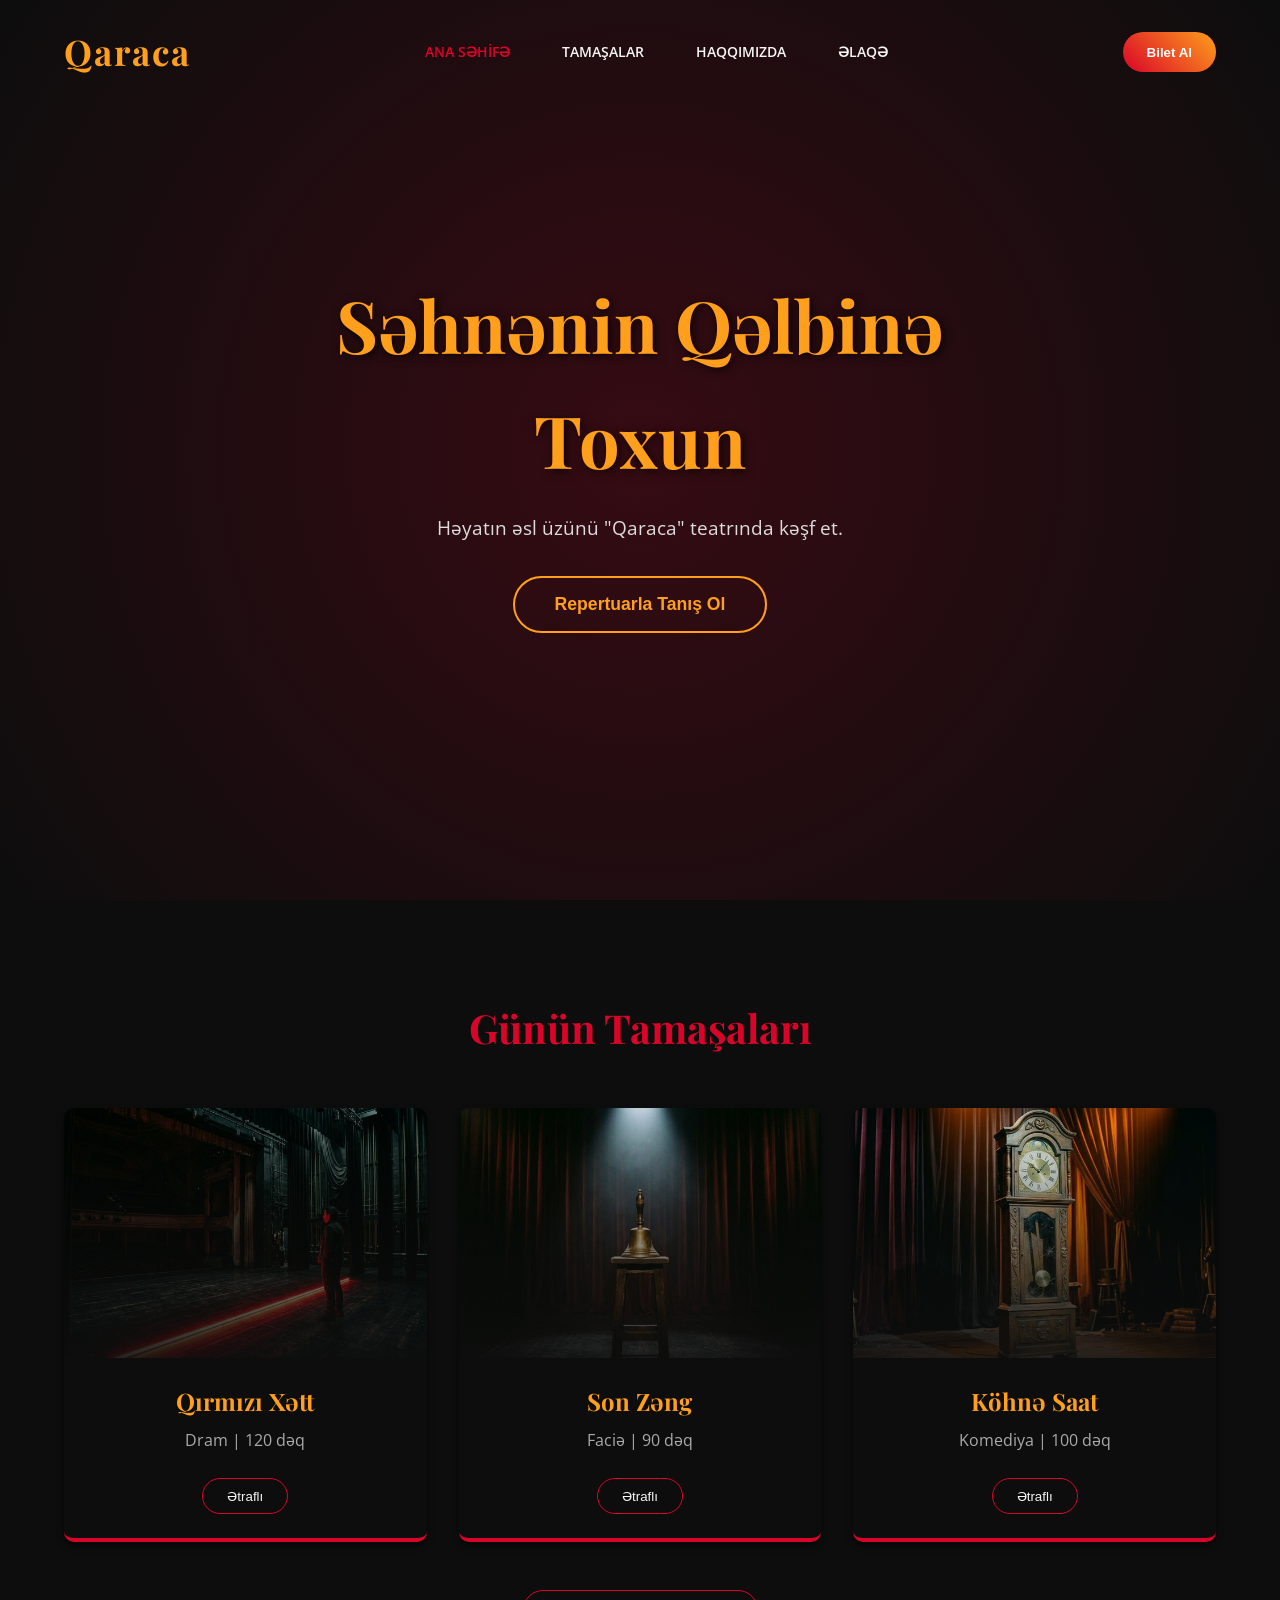
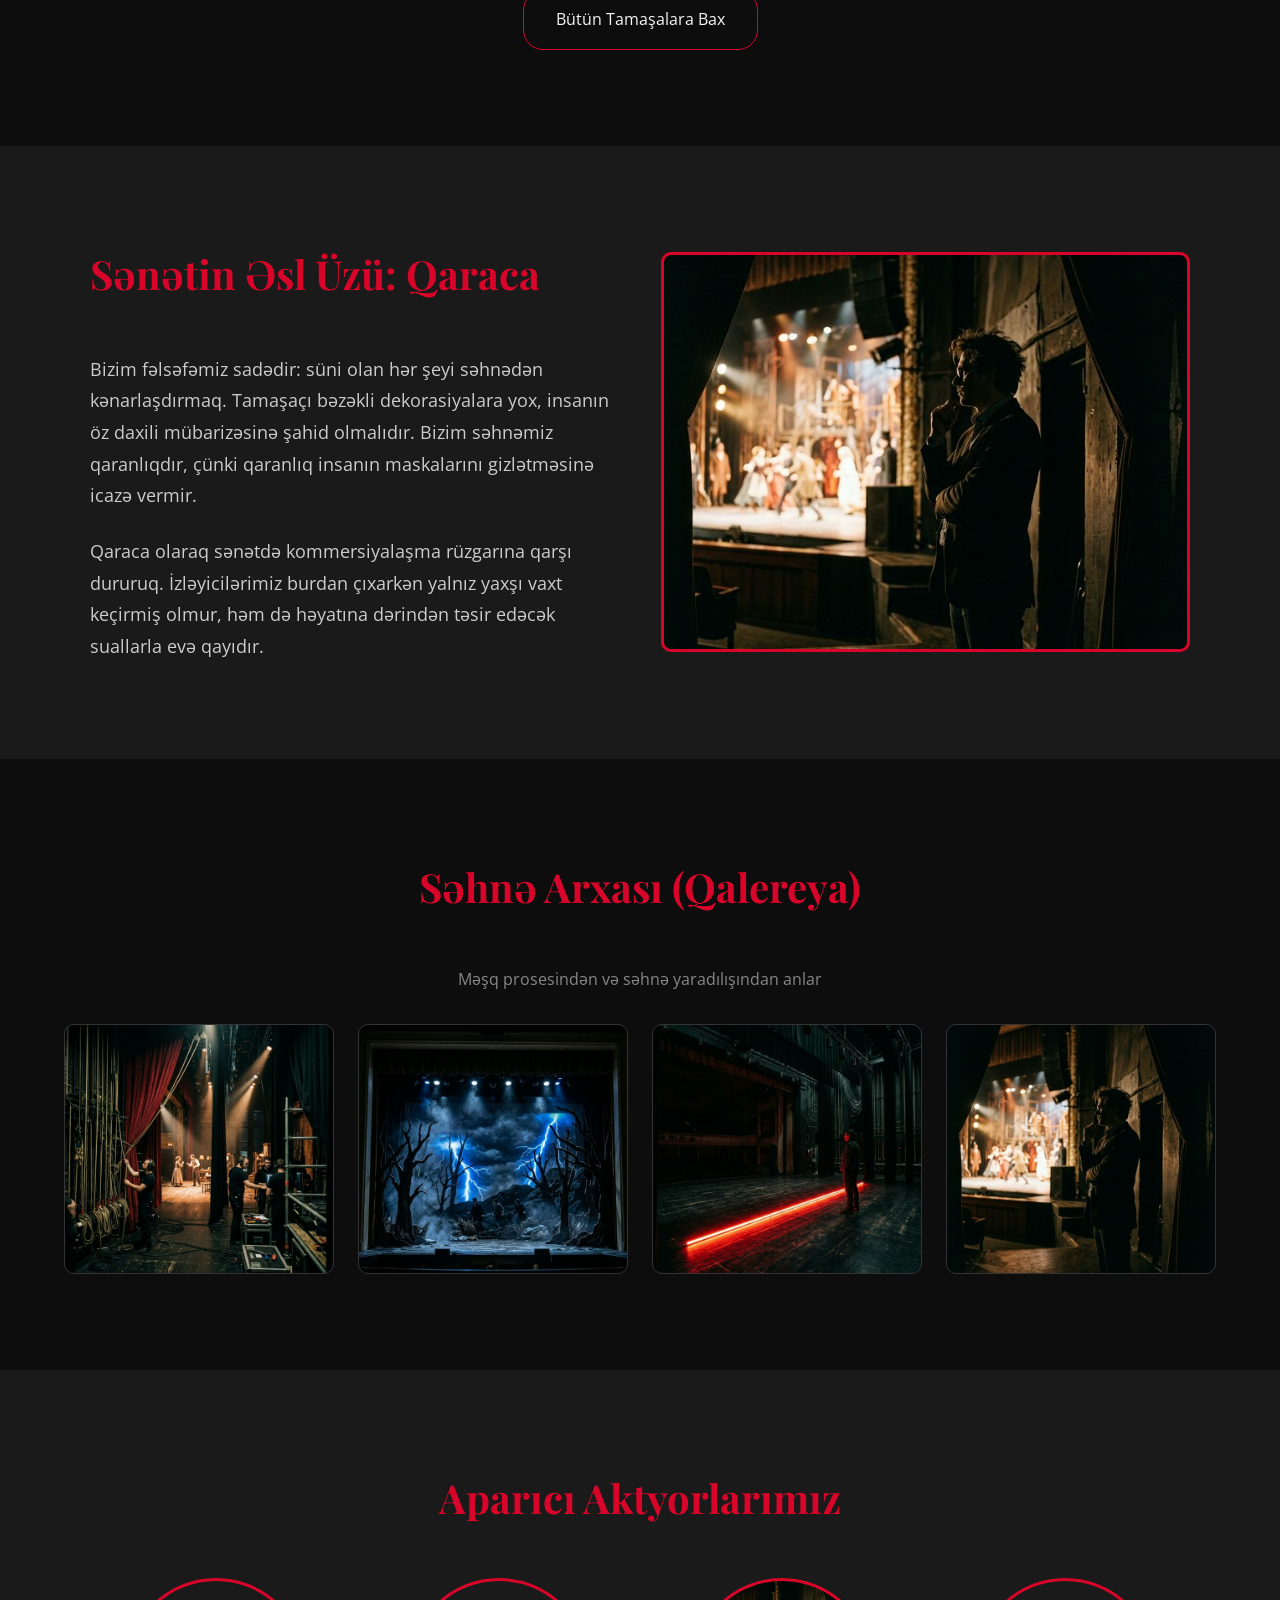
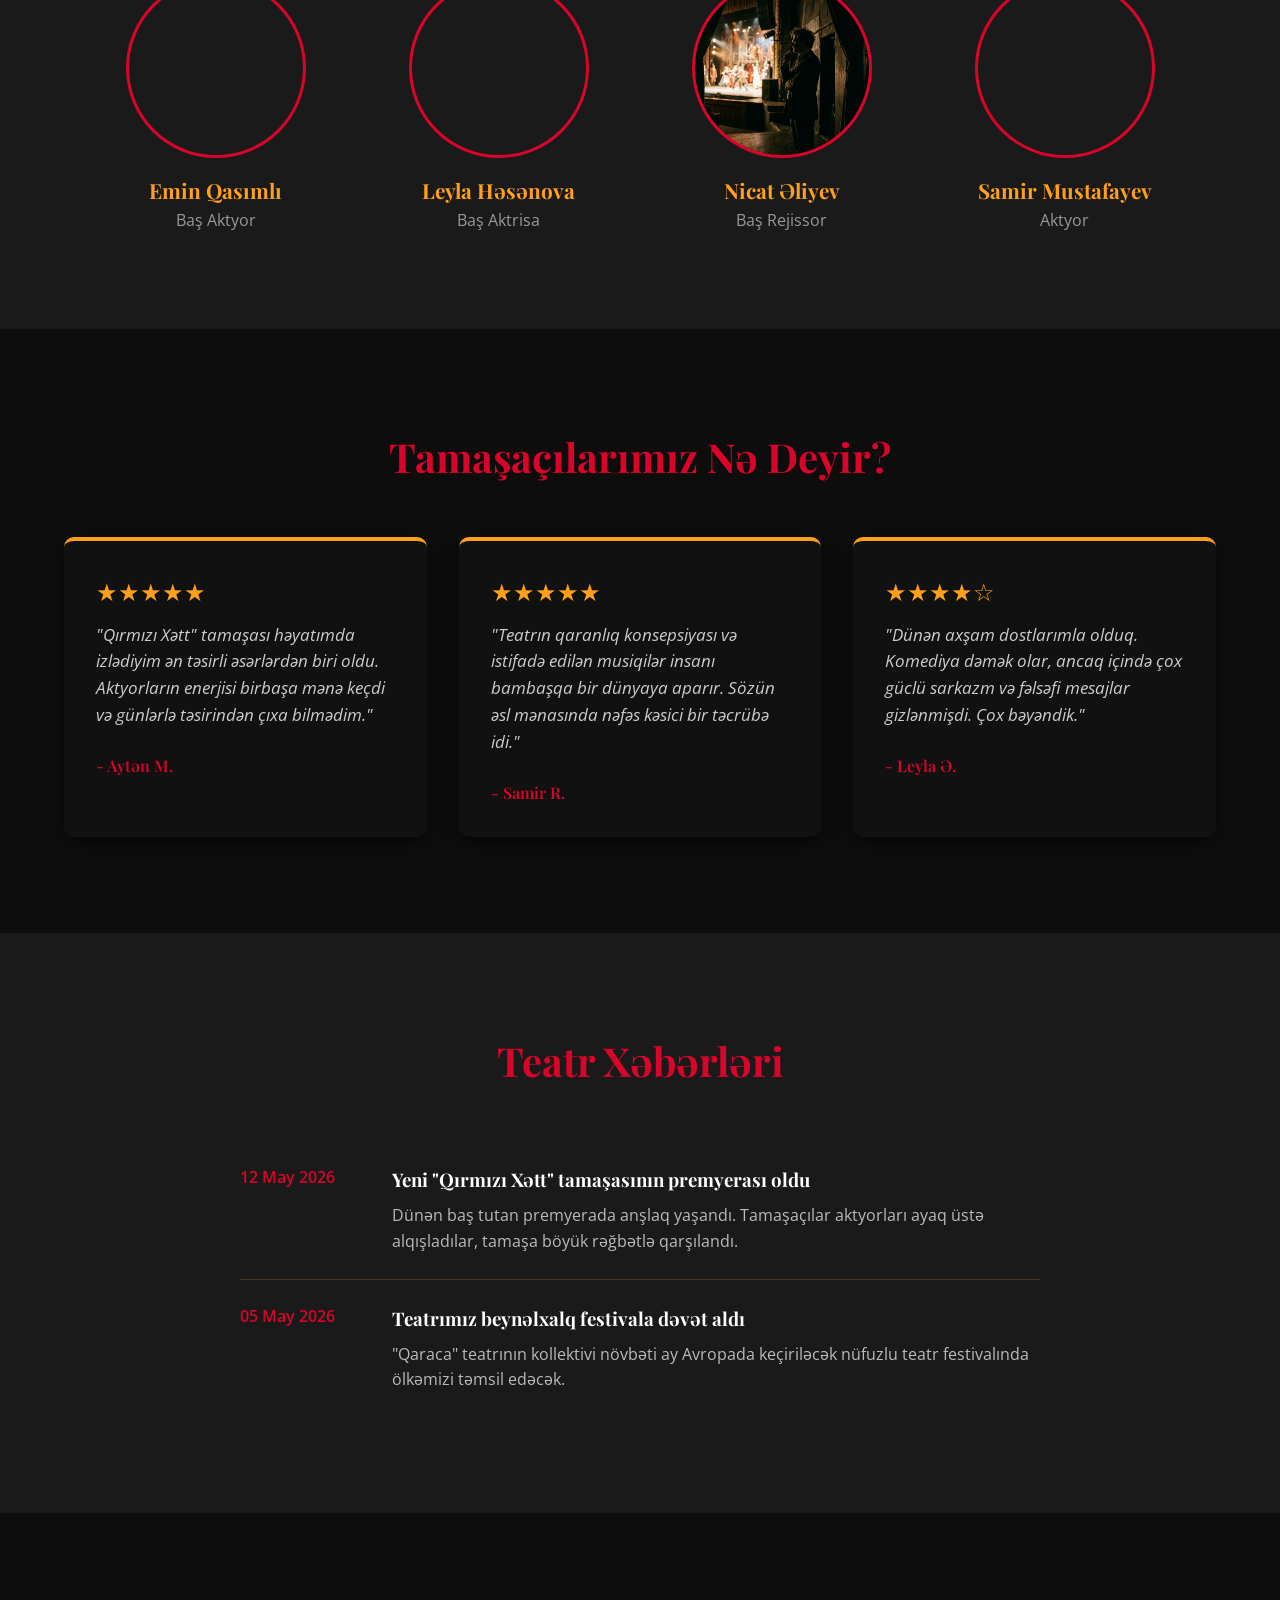
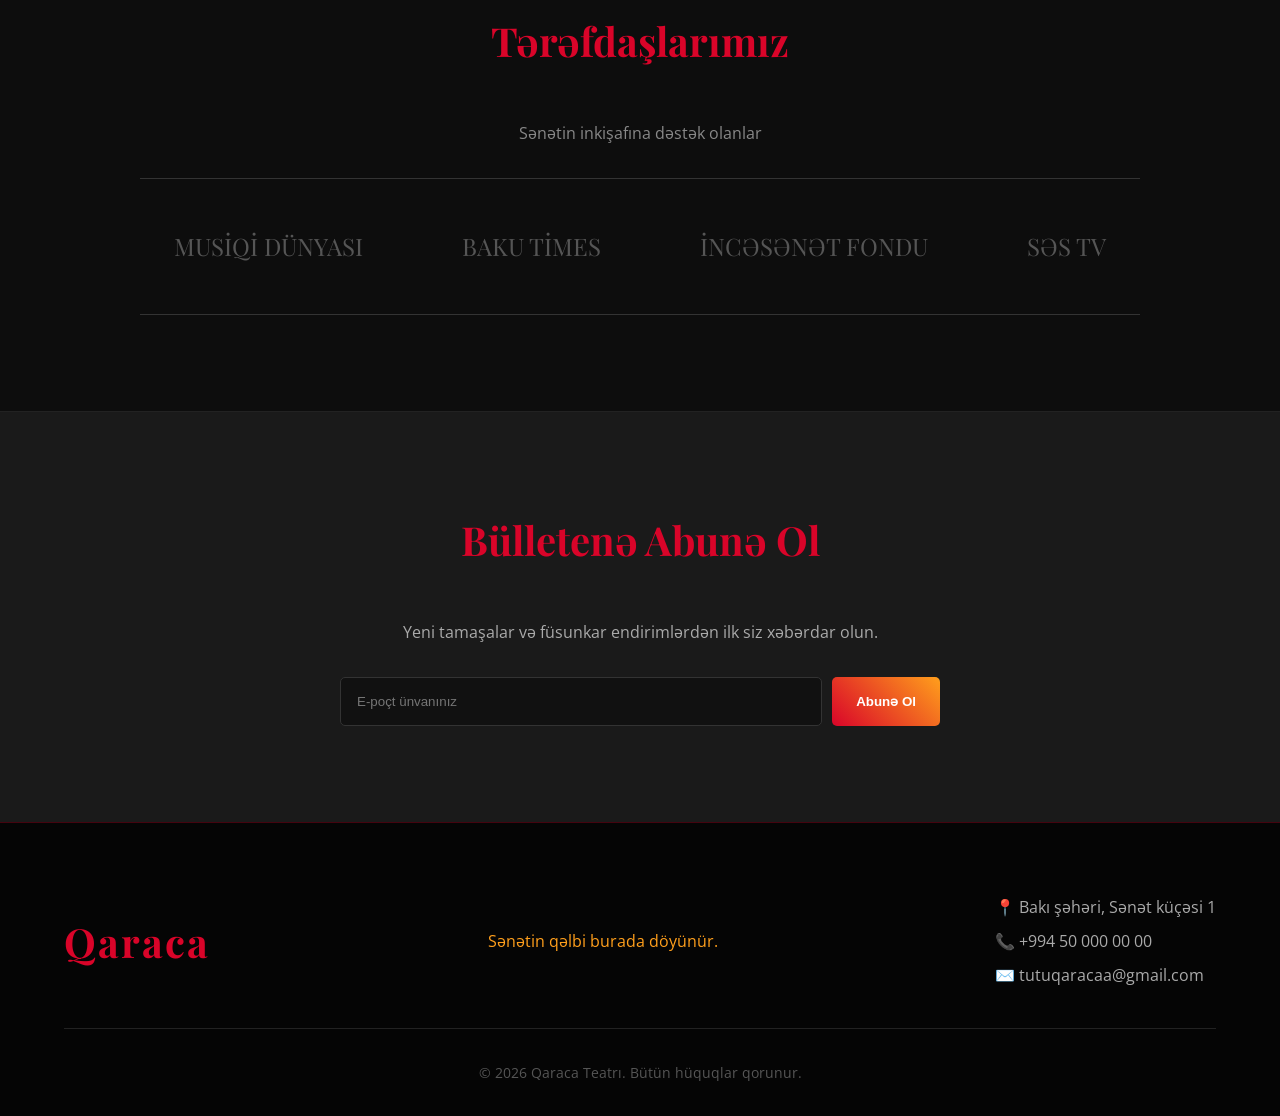
==== index.html @ 5eebca1a "first commit" ====
<!doctype html>
<html lang="az">
  <head>
    <meta charset="UTF-8" />
    <meta name="viewport" content="width=device-width, initial-scale=1.0" />
    <title>Qaraca Teatrı - Ana Səhifə</title>
    <link rel="stylesheet" href="style.css" />
    <link
      href="https://fonts.googleapis.com/css2?family=Playfair+Display:ital,wght@0,400;0,700;1,400&family=Open+Sans:wght@300;400;600&display=swap"
      rel="stylesheet"
    />
  </head>

  <body>
    <header class="navbar">
      <div class="logo">Qaraca</div>
      <nav class="nav-links">
        <a href="index.html" class="active">Ana Səhifə</a>
        <a href="repertoire.html">Tamaşalar</a>
        <a href="about.html">Haqqımızda</a>
        <a href="contact.html">Əlaqə</a>
      </nav>
      <button class="cta-btn">Bilet Al</button>
      <div class="menu-toggle" id="mobile-menu">
        <span class="bar"></span>
        <span class="bar"></span>
        <span class="bar"></span>
      </div>
    </header>

    <section id="hero" class="hero">
      <div class="hero-content">
        <h1>Səhnənin Qəlbinə Toxun</h1>
        <p>Həyatın əsl üzünü "Qaraca" teatrında kəşf et.</p>
        <button
          class="primary-btn"
          onclick="window.location.href = 'repertoire.html'"
        >
          Repertuarla Tanış Ol
        </button>
      </div>
    </section>

    <!-- Seçilmiş Tamaşalar Preview -->
    <section class="section-padding">
      <h2 class="section-title">Günün Tamaşaları</h2>
      <div class="play-grid" style="max-width: 1200px; margin: 0 auto">
        <div class="play-card">
          <div
            class="card-image"
            style="
              background:
                linear-gradient(to top, rgba(13, 13, 13, 0.9), transparent),
                url(&quot;images/qirmizi_xett_1776925687733.png&quot;)
                  center/cover;
            "
          ></div>
          <div class="card-content">
            <h3>Qırmızı Xətt</h3>
            <p>Dram | 120 dəq</p>
            <button class="outline-btn">Ətraflı</button>
          </div>
        </div>
        <div class="play-card">
          <div
            class="card-image"
            style="
              background:
                linear-gradient(to top, rgba(13, 13, 13, 0.9), transparent),
                url(&quot;images/son_zeng_1776925937523.png&quot;) center/cover;
            "
          ></div>
          <div class="card-content">
            <h3>Son Zəng</h3>
            <p>Faciə | 90 dəq</p>
            <button class="outline-btn">Ətraflı</button>
          </div>
        </div>
        <div class="play-card">
          <div
            class="card-image"
            style="
              background:
                linear-gradient(to top, rgba(13, 13, 13, 0.9), transparent),
                url(&quot;images/kohne_saat_1776925949780.png&quot;)
                  center/cover;
            "
          ></div>
          <div class="card-content">
            <h3>Köhnə Saat</h3>
            <p>Komediya | 100 dəq</p>
            <button class="outline-btn">Ətraflı</button>
          </div>
        </div>
      </div>
      <div class="text-center" style="margin-top: 3rem">
        <a
          href="repertoire.html"
          class="outline-btn"
          style="text-decoration: none; padding: 1rem 2rem"
          >Bütün Tamaşalara Bax</a
        >
      </div>
    </section>

    <!-- Fəlsəfə (Geniş) -->
    <section class="section-padding dark-bg">
      <div class="two-col-layout" style="max-width: 1100px; margin: 0 auto">
        <div class="two-col-text">
          <h2 class="section-title" style="text-align: left">
            Sənətin Əsl Üzü: Qaraca
          </h2>
          <p
            style="
              color: #ccc;
              font-size: 1.1rem;
              line-height: 1.8;
              margin-bottom: 1.5rem;
            "
          >
            Bizim fəlsəfəmiz sadədir: süni olan hər şeyi səhnədən
            kənarlaşdırmaq. Tamaşaçı bəzəkli dekorasiyalara yox, insanın öz
            daxili mübarizəsinə şahid olmalıdır. Bizim səhnəmiz qaranlıqdır,
            çünki qaranlıq insanın maskalarını gizlətməsinə icazə vermir.
          </p>
          <p style="color: #ccc; font-size: 1.1rem; line-height: 1.8">
            Qaraca olaraq sənətdə kommersiyalaşma rüzgarına qarşı dururuq.
            İzləyicilərimiz burdan çıxarkən yalnız yaxşı vaxt keçirmiş olmur,
            həm də həyatına dərindən təsir edəcək suallarla evə qayıdır.
          </p>
        </div>
        <div
          class="two-col-img"
          style="
            background-image: url(&quot;images/badii_rehber_1776926074916.png&quot;);
          "
        ></div>
      </div>
    </section>

    <!-- Səhnə Arxası (Qalereya) -->
    <section class="section-padding">
      <h2 class="section-title">Səhnə Arxası (Qalereya)</h2>
      <p style="text-align: center; color: #888; margin-bottom: 2rem">
        Məşq prosesindən və səhnə yaradılışından anlar
      </p>
      <div class="gallery-grid" style="max-width: 1200px; margin: 0 auto">
        <div
          class="gallery-item"
          style="
            background-image: url(&quot;images/sehne_arxasi_1776926159386.png&quot;);
            border: 1px solid #333;
          "
        ></div>
        <div
          class="gallery-item"
          style="
            background-image: url(&quot;images/tufan_1776926025722.png&quot;);
            border: 1px solid #333;
          "
        ></div>
        <div
          class="gallery-item"
          style="
            background-image: url(&quot;images/qirmizi_xett_1776925687733.png&quot;);
            border: 1px solid #333;
          "
        ></div>
        <div
          class="gallery-item"
          style="
            background-image: url(&quot;images/badii_rehber_1776926074916.png&quot;);
            border: 1px solid #333;
          "
        ></div>
      </div>
    </section>

    <!-- Aktyorlar (Genişləndirilmiş) -->
    <section class="section-padding dark-bg">
      <h2 class="section-title">Aparıcı Aktyorlarımız</h2>
      <div class="actors-grid" style="max-width: 1100px; margin: 0 auto">
        <div class="actor-card">
          <div
            class="actor-img"
            style="
              background-image: url(&quot;https://images.unsplash.com/photo-1506794778202-cad84cf45f1d?auto=format&fit=crop&w=400&q=80&quot;);
            "
          ></div>
          <h4>Emin Qasımlı</h4>
          <p>Baş Aktyor</p>
        </div>
        <div class="actor-card">
          <div
            class="actor-img"
            style="
              background-image: url(&quot;https://images.unsplash.com/photo-1534528741775-53994a69daeb?auto=format&fit=crop&w=400&q=80&quot;);
            "
          ></div>
          <h4>Leyla Həsənova</h4>
          <p>Baş Aktrisa</p>
        </div>
        <div class="actor-card">
          <div
            class="actor-img"
            style="
              background-image: url(&quot;images/badii_rehber_1776926074916.png&quot;);
            "
          ></div>
          <h4>Nicat Əliyev</h4>
          <p>Baş Rejissor</p>
        </div>
        <div class="actor-card">
          <div
            class="actor-img"
            style="
              background-image: url(&quot;https://images.unsplash.com/photo-1507003211169-0a1dd7228f2d?auto=format&fit=crop&w=400&q=80&quot;);
            "
          ></div>
          <h4>Samir Mustafayev</h4>
          <p>Aktyor</p>
        </div>
      </div>
    </section>

    <!-- İzləyici rəyləri -->
    <section class="section-padding">
      <h2 class="section-title">Tamaşaçılarımız Nə Deyir?</h2>
      <div class="testimonials-grid" style="max-width: 1200px; margin: 0 auto">
        <div class="review-card">
          <div
            style="
              color: var(--primary-orange);
              font-size: 1.5rem;
              margin-bottom: 10px;
            "
          >
            ★★★★★
          </div>
          <p class="review-text">
            "Qırmızı Xətt" tamaşası həyatımda izlədiyim ən təsirli əsərlərdən
            biri oldu. Aktyorların enerjisi birbaşa mənə keçdi və günlərlə
            təsirindən çıxa bilmədim."
          </p>
          <p class="reviewer-name">- Aytən M.</p>
        </div>
        <div class="review-card">
          <div
            style="
              color: var(--primary-orange);
              font-size: 1.5rem;
              margin-bottom: 10px;
            "
          >
            ★★★★★
          </div>
          <p class="review-text">
            "Teatrın qaranlıq konsepsiyası və istifadə edilən musiqilər insanı
            bambaşqa bir dünyaya aparır. Sözün əsl mənasında nəfəs kəsici bir
            təcrübə idi."
          </p>
          <p class="reviewer-name">- Samir R.</p>
        </div>
        <div class="review-card">
          <div
            style="
              color: var(--primary-orange);
              font-size: 1.5rem;
              margin-bottom: 10px;
            "
          >
            ★★★★☆
          </div>
          <p class="review-text">
            "Dünən axşam dostlarımla olduq. Komediya dəmək olar, ancaq içində
            çox güclü sarkazm və fəlsəfi mesajlar gizlənmişdi. Çox bəyəndik."
          </p>
          <p class="reviewer-name">- Leyla Ə.</p>
        </div>
      </div>
    </section>

    <!-- Xəbərlər -->
    <section class="section-padding dark-bg">
      <h2 class="section-title">Teatr Xəbərləri</h2>
      <div class="news-list">
        <div class="news-item">
          <div class="news-date">12 May 2026</div>
          <div class="news-content">
            <h3>Yeni "Qırmızı Xətt" tamaşasının premyerası oldu</h3>
            <p>
              Dünən baş tutan premyerada anşlaq yaşandı. Tamaşaçılar aktyorları
              ayaq üstə alqışladılar, tamaşa böyük rəğbətlə qarşılandı.
            </p>
          </div>
        </div>
        <div class="news-item">
          <div class="news-date">05 May 2026</div>
          <div class="news-content">
            <h3>Teatrımız beynəlxalq festivala dəvət aldı</h3>
            <p>
              "Qaraca" teatrının kollektivi növbəti ay Avropada keçiriləcək
              nüfuzlu teatr festivalında ölkəmizi təmsil edəcək.
            </p>
          </div>
        </div>
      </div>
    </section>

    <!-- Tərəfdaşlar və Sponsorlar -->
    <section class="section-padding text-center">
      <h2 class="section-title">Tərəfdaşlarımız</h2>
      <p style="color: #888; margin-bottom: 2rem">
        Sənətin inkişafına dəstək olanlar
      </p>
      <div class="partners-row" style="max-width: 1000px; margin: 0 auto">
        <div class="partner-logo">Musiqi Dünyası</div>
        <div class="partner-logo">Baku Times</div>
        <div class="partner-logo">İncəsənət Fondu</div>
        <div class="partner-logo">Səs TV</div>
      </div>
    </section>

    <!-- Newsletter -->
    <section
      class="section-padding text-center dark-bg"
      style="border-top: 1px solid #222"
    >
      <h2 class="section-title">Bülletenə Abunə Ol</h2>
      <p style="margin-bottom: 2rem; color: #aaa">
        Yeni tamaşalar və füsunkar endirimlərdən ilk siz xəbərdar olun.
      </p>
      <form
        style="display: flex; max-width: 600px; margin: 0 auto; gap: 10px"
        onsubmit="
          event.preventDefault();
          alert('Abunə oldunuz!');
        "
      >
        <input
          type="email"
          placeholder="E-poçt ünvanınız"
          style="
            flex: 1;
            padding: 1rem;
            border-radius: 5px;
            border: 1px solid #333;
            background: #111;
            color: #fff;
          "
          required
        />
        <button
          type="submit"
          class="cta-btn"
          style="border-radius: 5px; margin: 0"
        >
          Abunə Ol
        </button>
      </form>
    </section>

    <footer class="footer">
      <div class="footer-content">
        <h2 class="logo">Qaraca</h2>
        <p>Sənətin qəlbi burada döyünür.</p>
        <div class="contact-info">
          <p>📍 Bakı şəhəri, Sənət küçəsi 1</p>
          <p>📞 +994 50 000 00 00</p>
          <p>✉️ tutuqaracaa@gmail.com</p>
        </div>
      </div>
      <div class="copyright">
        &copy; 2026 Qaraca Teatrı. Bütün hüquqlar qorunur.
      </div>
    </footer>

    <script src="script.js"></script>
  </body>
</html>
---- style.css ----
:root {
  --bg-color: #0d0d0d;
  --text-color: #f5f5f5;
  --primary-red: #d90429;
  --secondary-red: #ef233c;
  --primary-orange: #ff9f1c;
  --dark-alt: #1a1a1a;
  --font-heading: "Playfair Display", serif;
  --font-body: "Open Sans", sans-serif;
}

* {
  margin: 0;
  padding: 0;
  box-sizing: border-box;
}

html {
  scroll-behavior: smooth;
}

body {
  font-family: var(--font-body);
  background-color: var(--bg-color);
  color: var(--text-color);
  line-height: 1.6;
  overflow-x: hidden;
}

/* Navbar */
.navbar {
  position: fixed;
  top: 0;
  width: 100%;
  padding: 1.5rem 5%;
  display: flex;
  justify-content: space-between;
  align-items: center;
  z-index: 1000;
  transition:
    background 0.3s ease,
    padding 0.3s ease;
}

.navbar.scrolled {
  background: rgba(13, 13, 13, 0.95);
  padding: 1rem 5%;
  backdrop-filter: blur(10px);
  border-bottom: 1px solid rgba(217, 4, 41, 0.3);
}

.logo {
  font-family: var(--font-heading);
  font-size: 2.2rem;
  font-weight: 700;
  color: var(--primary-orange);
  letter-spacing: 2px;
}

.nav-links a {
  color: var(--text-color);
  text-decoration: none;
  margin: 0 1.5rem;
  font-weight: 600;
  transition: color 0.3s ease;
  text-transform: uppercase;
  font-size: 0.9rem;
}

.nav-links a:hover,
.nav-links a.active {
  color: var(--primary-red);
}

.cta-btn {
  padding: 0.8rem 1.5rem;
  background: linear-gradient(45deg, var(--primary-red), var(--primary-orange));
  color: #fff;
  border: none;
  border-radius: 30px;
  font-weight: 600;
  cursor: pointer;
  transition:
    transform 0.3s ease,
    box-shadow 0.3s ease;
}

.cta-btn:hover {
  transform: translateY(-3px);
  box-shadow: 0 5px 15px rgba(255, 159, 28, 0.4);
}

/* Mobile Menu */
.menu-toggle {
  display: none;
  flex-direction: column;
  cursor: pointer;
}

.menu-toggle .bar {
  width: 25px;
  height: 3px;
  background-color: var(--text-color);
  margin: 4px 0;
  transition: all 0.3s ease;
}

/* Hero Section */
.hero {
  height: 100vh;
  display: flex;
  align-items: center;
  justify-content: center;
  text-align: center;
  background:
    linear-gradient(to bottom, rgba(13, 13, 13, 0.3) 0%, var(--bg-color) 100%),
    url("https://images.unsplash.com/photo-1517598858362-e91d84dc2fc2?auto=format&fit=crop&w=1920&q=80")
      center/cover;
  position: relative;
  padding: 0 20px;
}

.hero::after {
  content: "";
  position: absolute;
  top: 0;
  left: 0;
  width: 100%;
  height: 100%;
  background: radial-gradient(
    circle,
    rgba(217, 4, 41, 0.2) 0%,
    rgba(13, 13, 13, 0.8) 100%
  );
  z-index: 1;
}

.hero-content {
  position: relative;
  z-index: 2;
  max-width: 800px;
  animation: fadeIn 1.5s ease-out;
}

.hero-content h1 {
  font-family: var(--font-heading);
  font-size: 4.5rem;
  color: var(--primary-orange);
  text-shadow: 2px 2px 10px rgba(0, 0, 0, 0.8);
  margin-bottom: 1rem;
}

.hero-content p {
  font-family: var(--font-body);
  font-size: 1.2rem;
  margin-bottom: 2rem;
  color: #ddd;
}

.primary-btn {
  padding: 1rem 2.5rem;
  background: transparent;
  color: var(--primary-orange);
  border: 2px solid var(--primary-orange);
  border-radius: 30px;
  font-size: 1.1rem;
  font-weight: 600;
  cursor: pointer;
  transition: all 0.3s ease;
}

.primary-btn:hover {
  background: var(--primary-orange);
  color: var(--bg-color);
  box-shadow: 0 0 20px rgba(255, 159, 28, 0.6);
}

/* Page Hero for Subpages */
.page-hero {
  height: 40vh;
  min-height: 300px;
  display: flex;
  flex-direction: column;
  justify-content: center;
  align-items: center;
  text-align: center;
  background-size: cover;
  background-position: center;
  padding-top: 5rem;
  border-bottom: 2px solid var(--primary-red);
}

.page-hero h1 {
  font-family: var(--font-heading);
  font-size: 3rem;
  color: var(--primary-orange);
  margin-bottom: 0.5rem;
}

.page-hero p {
  font-size: 1.2rem;
  color: #ccc;
}

/* Base Sections */
.section-padding {
  padding: 6rem 5%;
}

.dark-bg {
  background-color: var(--dark-alt);
}

.section-title {
  font-family: var(--font-heading);
  font-size: 2.5rem;
  text-align: center;
  margin-bottom: 3rem;
  color: var(--primary-red);
}

.text-center {
  text-align: center;
}

/* Grid for Plays */
.play-grid {
  display: grid;
  grid-template-columns: repeat(auto-fit, minmax(300px, 1fr));
  gap: 2rem;
}

.play-card {
  background: var(--bg-color);
  border-radius: 10px;
  overflow: hidden;
  transition: transform 0.3s ease;
  border-bottom: 4px solid var(--primary-red);
  box-shadow: 0 4px 6px rgba(0, 0, 0, 0.5);
}

.play-card:hover {
  transform: translateY(-10px);
  border-bottom-color: var(--primary-orange);
  box-shadow: 0 10px 20px rgba(217, 4, 41, 0.3);
}

.card-image {
  height: 250px;
  position: relative;
  background-size: cover;
  background-position: center;
}

.card-content {
  padding: 1.5rem;
  text-align: center;
}

.card-content h3 {
  font-family: var(--font-heading);
  font-size: 1.5rem;
  margin-bottom: 0.5rem;
  color: var(--primary-orange);
}

.card-content p {
  color: #aaa;
  margin-bottom: 1.5rem;
}

.outline-btn {
  padding: 0.6rem 1.5rem;
  background: transparent;
  color: var(--text-color);
  border: 1px solid var(--primary-red);
  border-radius: 20px;
  cursor: pointer;
  transition: all 0.3s ease;
  display: inline-block;
}

.outline-btn:hover {
  background: var(--primary-red);
  color: #fff;
  box-shadow: 0 0 10px var(--primary-red);
}

/* Two Col Layout */
.two-col-layout {
  display: flex;
  flex-wrap: wrap;
  gap: 3rem;
  align-items: center;
}

.two-col-text {
  flex: 1;
  min-width: 300px;
}

.two-col-img {
  flex: 1;
  min-width: 300px;
  height: 400px;
  background-size: cover;
  background-position: center;
  border-radius: 10px;
  border: 3px solid var(--primary-red);
}

/* Actors section */
.actors-grid {
  display: grid;
  grid-template-columns: repeat(auto-fit, minmax(200px, 1fr));
  gap: 2rem;
  text-align: center;
}

.actor-card h4 {
  color: var(--primary-orange);
  font-size: 1.3rem;
  margin-top: 1rem;
  font-family: var(--font-heading);
}

.actor-card p {
  color: #999;
}

.actor-img {
  width: 180px;
  height: 180px;
  margin: 0 auto;
  border-radius: 50%;
  background-size: cover;
  background-position: center;
  border: 3px solid var(--primary-red);
  transition: transform 0.3s ease;
}

.actor-card:hover .actor-img {
  transform: scale(1.05);
  border-color: var(--primary-orange);
}

/* Testimonials */
.testimonials-grid {
  display: grid;
  grid-template-columns: repeat(auto-fit, minmax(280px, 1fr));
  gap: 2rem;
}

.review-card {
  background: #111;
  padding: 2rem;
  border-radius: 10px;
  border-top: 4px solid var(--primary-orange);
  position: relative;
  box-shadow: 0 5px 15px rgba(0, 0, 0, 0.5);
  transition: transform 0.3s ease;
}

.review-card:hover {
  transform: translateY(-5px);
}

.review-text {
  font-size: 1.05rem;
  color: #ccc;
  font-style: italic;
  margin-bottom: 1.5rem;
}

.reviewer-name {
  color: var(--primary-red);
  font-weight: 600;
  font-family: var(--font-heading);
}

/* Gallery */
.gallery-grid {
  display: grid;
  grid-template-columns: repeat(auto-fit, minmax(250px, 1fr));
  gap: 1.5rem;
}

.gallery-item {
  width: 100%;
  height: 250px;
  background-size: cover;
  background-position: center;
  border-radius: 10px;
  transition: transform 0.3s ease;
  border: 2px solid transparent;
}

.gallery-item:hover {
  transform: scale(1.03);
  border-color: var(--primary-red);
}

/* Partners */
.partners-row {
  display: flex;
  justify-content: space-around;
  align-items: center;
  flex-wrap: wrap;
  gap: 2rem;
  padding: 3rem 0;
  border-top: 1px solid #333;
  border-bottom: 1px solid #333;
  margin-top: 2rem;
}

.partner-logo {
  font-family: var(--font-heading);
  font-size: 1.5rem;
  color: #555;
  text-transform: uppercase;
  transition: color 0.3s ease;
}

.partner-logo:hover {
  color: var(--primary-orange);
}

/* News List */
.news-list {
  max-width: 800px;
  margin: 0 auto;
}

.news-item {
  display: flex;
  gap: 2rem;
  padding: 1.5rem 0;
  border-bottom: 1px solid rgba(255, 159, 28, 0.2);
}

.news-item:last-child {
  border-bottom: none;
}

.news-date {
  min-width: 120px;
  color: var(--primary-red);
  font-weight: 600;
}

.news-content h3 {
  margin-bottom: 0.5rem;
  color: #fff;
  font-family: var(--font-heading);
}

.news-content p {
  color: #bbb;
}

/* About Inner */
.about-container {
  max-width: 900px;
  margin: 0 auto;
}

.about-text-full p {
  font-size: 1.1rem;
  margin-bottom: 1.5rem;
  color: #ccc;
  line-height: 1.8;
}

/* Timeline specific */
.timeline {
  position: relative;
  max-width: 800px;
  margin: 3rem auto;
  border-left: 2px solid var(--primary-red);
  padding-left: 2rem;
}

.timeline-item {
  margin-bottom: 2rem;
  position: relative;
}

.timeline-item::before {
  content: "";
  position: absolute;
  left: -35px;
  top: 5px;
  width: 15px;
  height: 15px;
  background: var(--primary-orange);
  border-radius: 50%;
  border: 2px solid var(--bg-color);
}

/* Contact Page */
.contact-container {
  display: grid;
  grid-template-columns: 1fr 1fr;
  gap: 4rem;
  max-width: 1000px;
  margin: 0 auto;
}

.info-block {
  margin-bottom: 2rem;
}

.contact-form-wrapper {
  background: var(--dark-alt);
  padding: 2rem;
  border-radius: 10px;
  border-top: 3px solid var(--primary-red);
}

.form-group {
  margin-bottom: 1.5rem;
}

.form-group input,
.form-group textarea {
  width: 100%;
  padding: 1rem;
  background: #111;
  border: 1px solid #333;
  color: #fff;
  border-radius: 5px;
  font-family: var(--font-body);
}

.form-group input:focus,
.form-group textarea:focus {
  outline: none;
  border-color: var(--primary-orange);
}

/* Statistics row */
.stats-row {
  display: flex;
  justify-content: space-around;
  align-items: center;
  flex-wrap: wrap;
  background: var(--dark-alt);
  padding: 3rem 0;
  margin-top: 3rem;
  border-radius: 10px;
}

.stat-item {
  text-align: center;
  padding: 1rem;
}

.stat-number {
  font-size: 3rem;
  color: var(--primary-orange);
  font-family: var(--font-heading);
  margin-bottom: 0.5rem;
}

.stat-title {
  color: #aaa;
  text-transform: uppercase;
  font-size: 0.9rem;
  letter-spacing: 1px;
}

/* Footer */
.footer {
  background: #050505;
  padding: 4rem 5% 2rem;
  border-top: 1px solid rgba(217, 4, 41, 0.3);
}

.footer-content {
  display: flex;
  flex-wrap: wrap;
  justify-content: space-between;
  align-items: center;
  margin-bottom: 2rem;
  gap: 2rem;

  p{
    color: var(--primary-orange);
  }
}

.footer-content .logo {
  font-size: 2.5rem;
  color: var(--primary-red);
}

.contact-info p {
  margin: 0.5rem 0;
  color: #aaa;
}

.copyright {
  text-align: center;
  color: #555;
  font-size: 0.9rem;
  padding-top: 2rem;
  border-top: 1px solid #222;
}

/* Responsive */
@media (max-width: 768px) {
  .contact-container,
  .two-col-layout {
    grid-template-columns: 1fr;
    flex-direction: column;
  }

  .two-col-img {
    width: 100%;
    height: 300px;
  }

  .news-item {
    flex-direction: column;
    gap: 0.5rem;
  }

  .nav-links {
    display: none;
    flex-direction: column;
    position: absolute;
    top: 100%;
    left: 0;
    width: 100%;
    background: rgba(13, 13, 13, 0.98);
    padding: 2rem 0;
    text-align: center;
    border-bottom: 1px solid var(--primary-red);
  }

  .nav-links.active {
    display: flex;
  }

  .nav-links a {
    margin: 1rem 0;
  }

  .menu-toggle {
    display: flex;
  }

  .cta-btn {
    display: none;
  }

  .hero-content h1 {
    font-size: 3rem;
  }
}

/* Animations */
@keyframes fadeIn {
  from {
    opacity: 0;
    transform: translateY(30px);
  }

  to {
    opacity: 1;
    transform: translateY(0);
  }
}
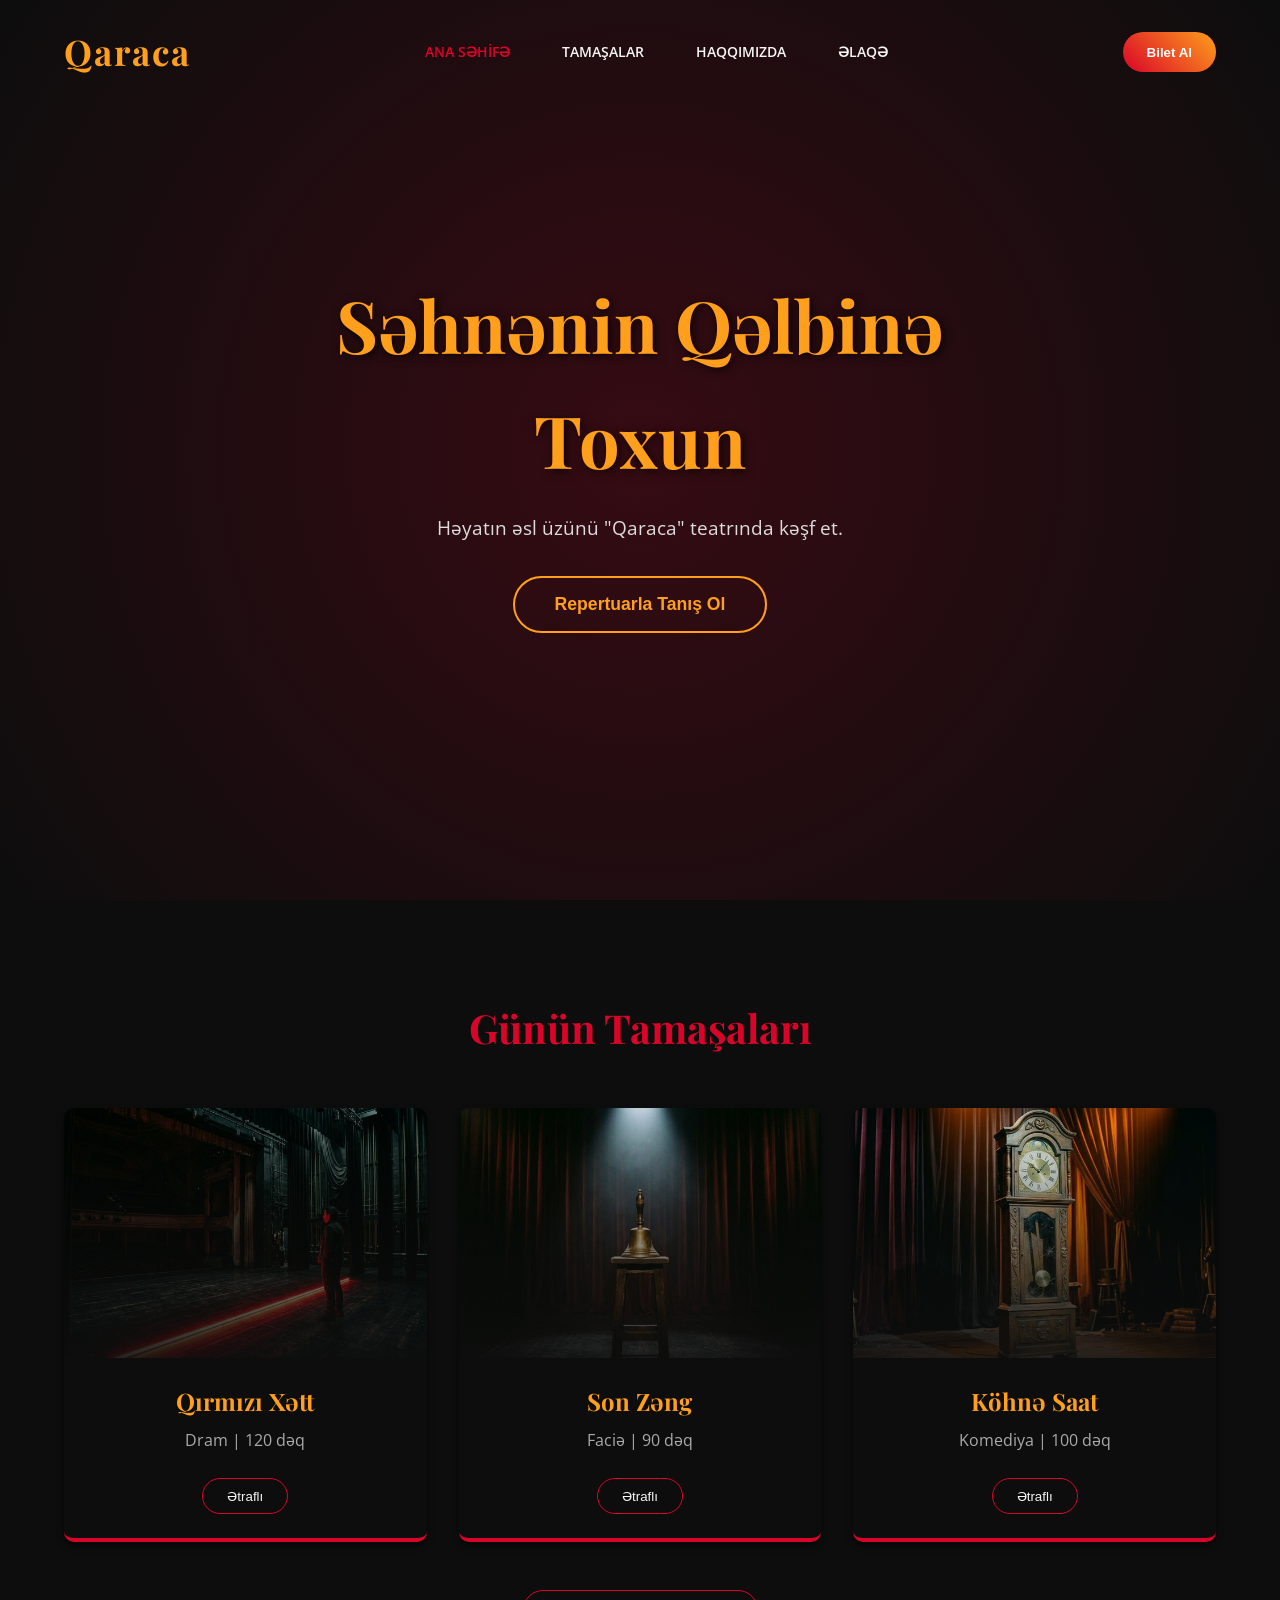
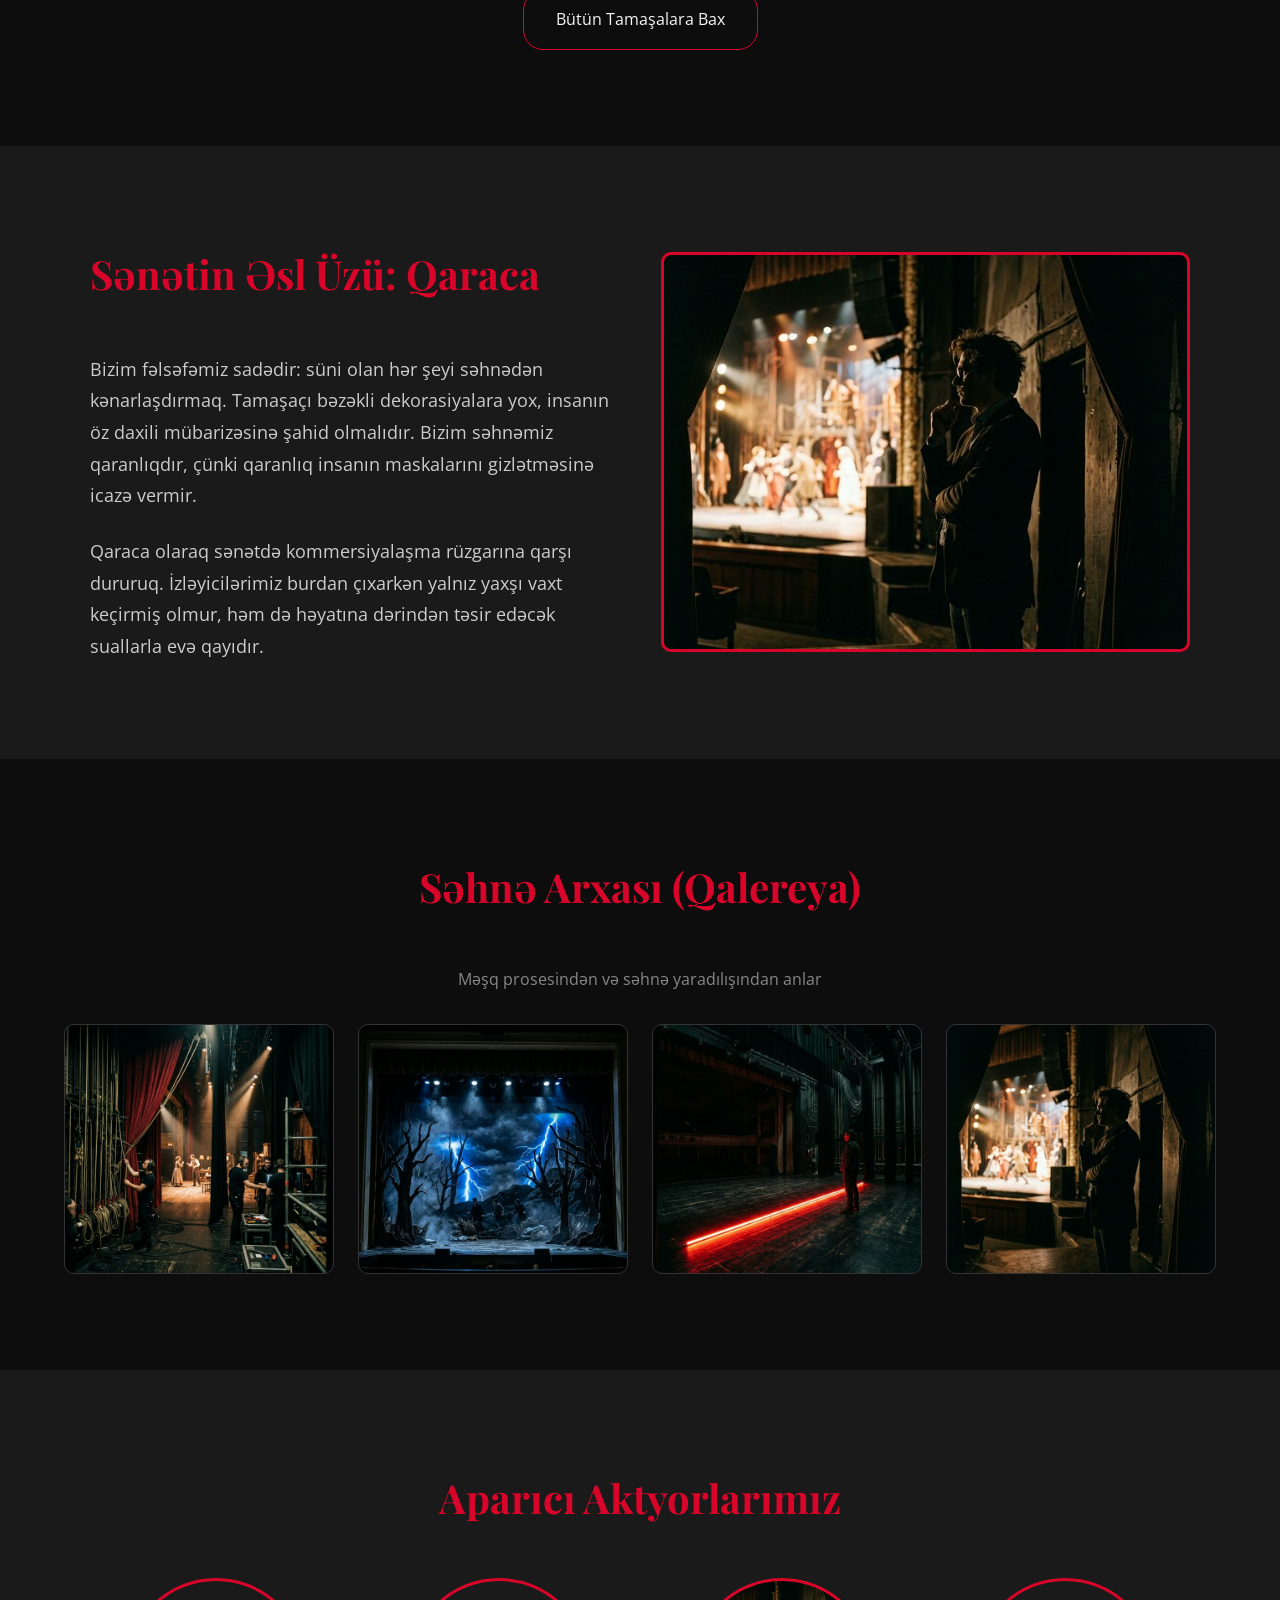
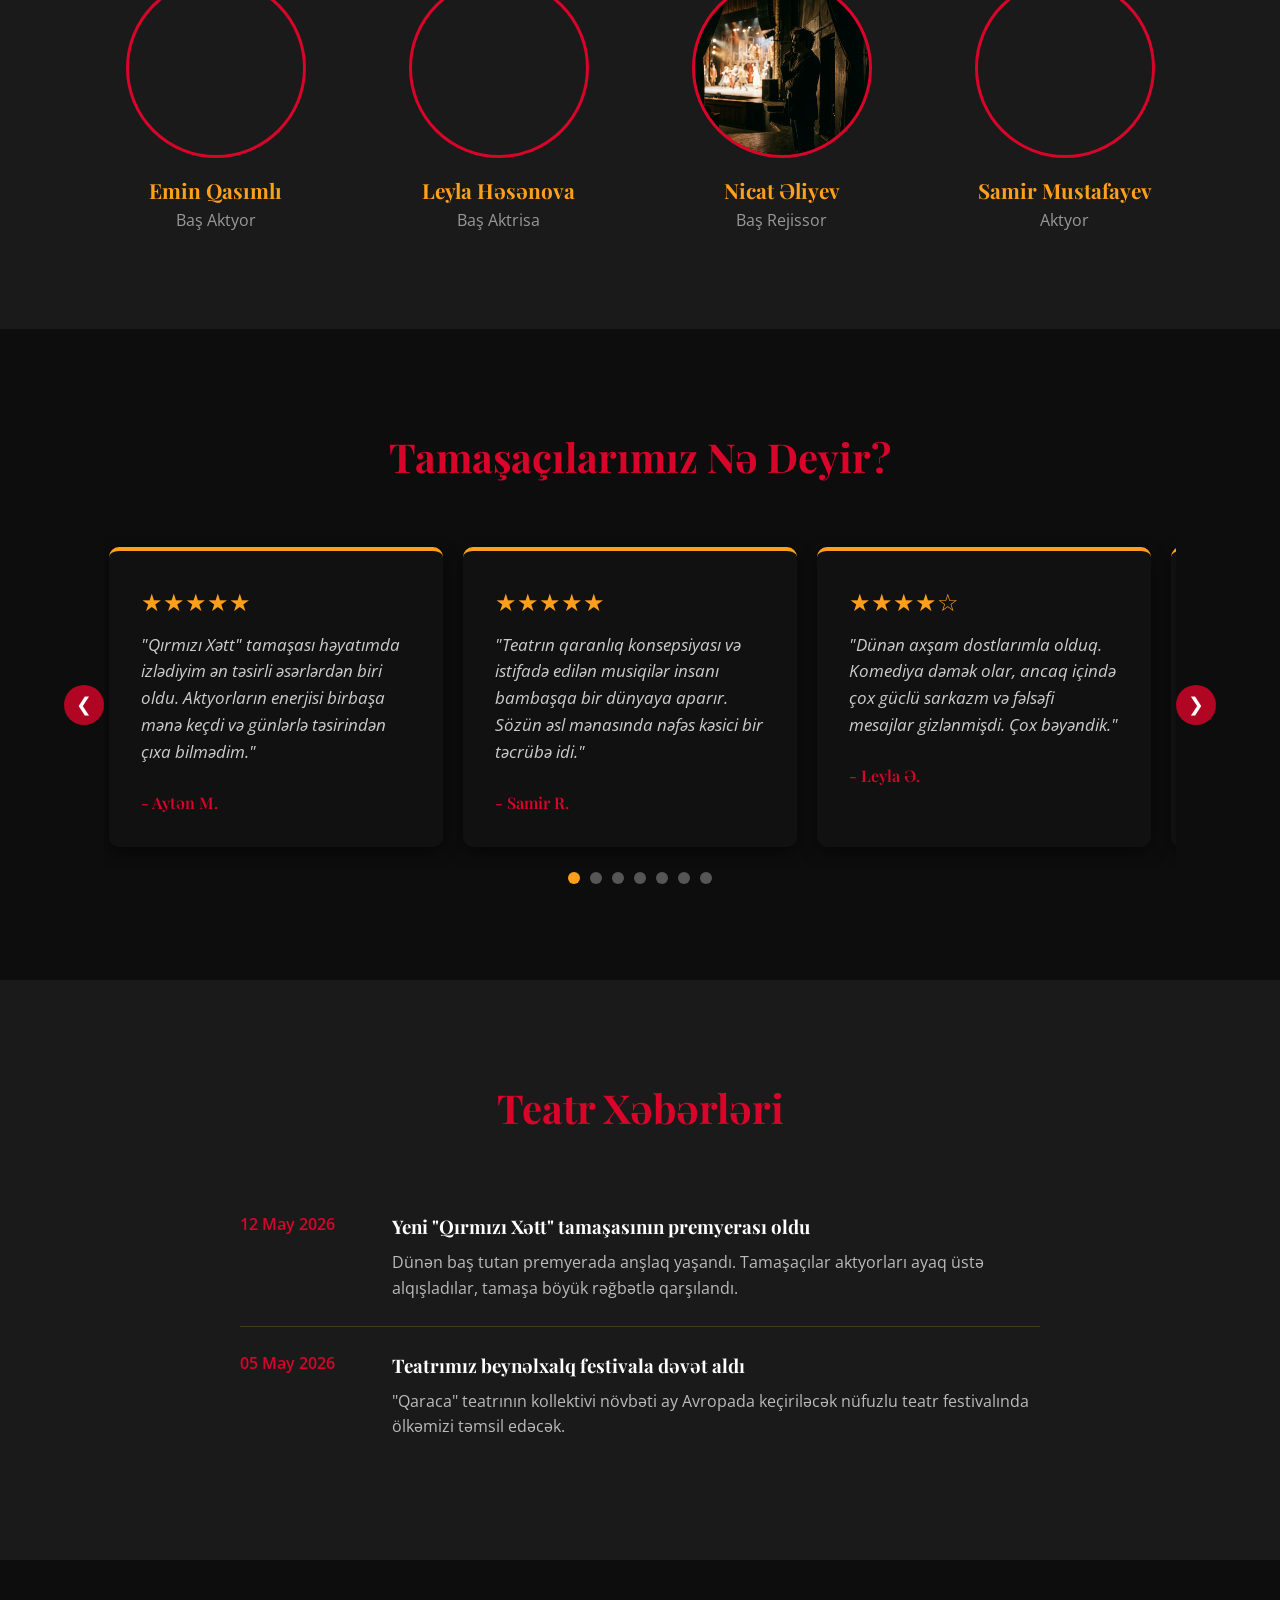
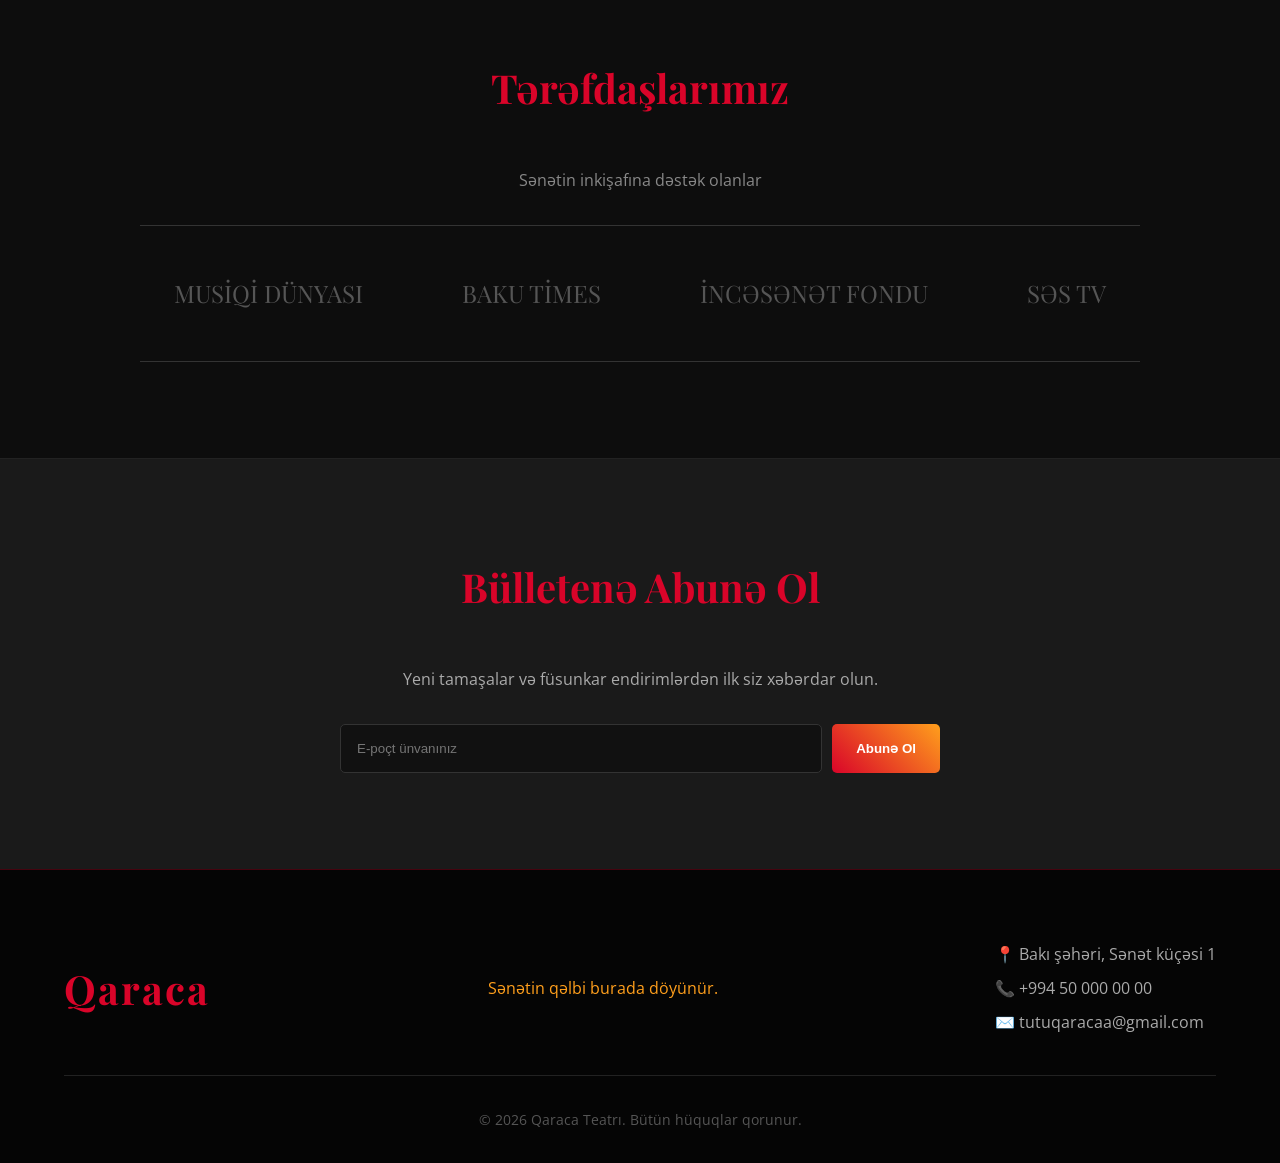
==== commit 791a4d16: "slider elave etdim" ====
--- a/index.html
+++ b/index.html
@@ -1,380 +1,328 @@
 <!doctype html>
 <html lang="az">
-  <head>
-    <meta charset="UTF-8" />
-    <meta name="viewport" content="width=device-width, initial-scale=1.0" />
-    <title>Qaraca Teatrı - Ana Səhifə</title>
-    <link rel="stylesheet" href="style.css" />
-    <link
-      href="https://fonts.googleapis.com/css2?family=Playfair+Display:ital,wght@0,400;0,700;1,400&family=Open+Sans:wght@300;400;600&display=swap"
-      rel="stylesheet"
-    />
-  </head>
-
-  <body>
-    <header class="navbar">
-      <div class="logo">Qaraca</div>
-      <nav class="nav-links">
-        <a href="index.html" class="active">Ana Səhifə</a>
-        <a href="repertoire.html">Tamaşalar</a>
-        <a href="about.html">Haqqımızda</a>
-        <a href="contact.html">Əlaqə</a>
-      </nav>
-      <button class="cta-btn">Bilet Al</button>
-      <div class="menu-toggle" id="mobile-menu">
-        <span class="bar"></span>
-        <span class="bar"></span>
-        <span class="bar"></span>
-      </div>
-    </header>
-
-    <section id="hero" class="hero">
-      <div class="hero-content">
-        <h1>Səhnənin Qəlbinə Toxun</h1>
-        <p>Həyatın əsl üzünü "Qaraca" teatrında kəşf et.</p>
-        <button
-          class="primary-btn"
-          onclick="window.location.href = 'repertoire.html'"
-        >
-          Repertuarla Tanış Ol
-        </button>
-      </div>
-    </section>
-
-    <!-- Seçilmiş Tamaşalar Preview -->
-    <section class="section-padding">
-      <h2 class="section-title">Günün Tamaşaları</h2>
-      <div class="play-grid" style="max-width: 1200px; margin: 0 auto">
-        <div class="play-card">
-          <div
-            class="card-image"
-            style="
+
+<head>
+  <meta charset="UTF-8" />
+  <meta name="viewport" content="width=device-width, initial-scale=1.0" />
+  <title>Qaraca Teatrı - Ana Səhifə</title>
+  <link rel="stylesheet" href="style.css" />
+  <link
+    href="https://fonts.googleapis.com/css2?family=Playfair+Display:ital,wght@0,400;0,700;1,400&family=Open+Sans:wght@300;400;600&display=swap"
+    rel="stylesheet" />
+</head>
+
+<body>
+  <header class="navbar">
+    <div class="logo">Qaraca</div>
+    <nav class="nav-links">
+      <a href="index.html" class="active">Ana Səhifə</a>
+      <a href="repertoire.html">Tamaşalar</a>
+      <a href="about.html">Haqqımızda</a>
+      <a href="contact.html">Əlaqə</a>
+    </nav>
+    <button class="cta-btn">Bilet Al</button>
+    <div class="menu-toggle" id="mobile-menu">
+      <span class="bar"></span>
+      <span class="bar"></span>
+      <span class="bar"></span>
+    </div>
+  </header>
+
+  <section id="hero" class="hero">
+    <div class="hero-content">
+      <h1>Səhnənin Qəlbinə Toxun</h1>
+      <p>Həyatın əsl üzünü "Qaraca" teatrında kəşf et.</p>
+      <button class="primary-btn" onclick="window.location.href = 'repertoire.html'">
+        Repertuarla Tanış Ol
+      </button>
+    </div>
+  </section>
+
+  <!-- Seçilmiş Tamaşalar Preview -->
+  <section class="section-padding">
+    <h2 class="section-title">Günün Tamaşaları</h2>
+    <div class="play-grid" style="max-width: 1200px; margin: 0 auto">
+      <div class="play-card">
+        <div class="card-image" style="
               background:
                 linear-gradient(to top, rgba(13, 13, 13, 0.9), transparent),
                 url(&quot;images/qirmizi_xett_1776925687733.png&quot;)
                   center/cover;
-            "
-          ></div>
-          <div class="card-content">
-            <h3>Qırmızı Xətt</h3>
-            <p>Dram | 120 dəq</p>
-            <button class="outline-btn">Ətraflı</button>
-          </div>
-        </div>
-        <div class="play-card">
-          <div
-            class="card-image"
-            style="
+            "></div>
+        <div class="card-content">
+          <h3>Qırmızı Xətt</h3>
+          <p>Dram | 120 dəq</p>
+          <button class="outline-btn">Ətraflı</button>
+        </div>
+      </div>
+      <div class="play-card">
+        <div class="card-image" style="
               background:
                 linear-gradient(to top, rgba(13, 13, 13, 0.9), transparent),
                 url(&quot;images/son_zeng_1776925937523.png&quot;) center/cover;
-            "
-          ></div>
-          <div class="card-content">
-            <h3>Son Zəng</h3>
-            <p>Faciə | 90 dəq</p>
-            <button class="outline-btn">Ətraflı</button>
-          </div>
-        </div>
-        <div class="play-card">
-          <div
-            class="card-image"
-            style="
+            "></div>
+        <div class="card-content">
+          <h3>Son Zəng</h3>
+          <p>Faciə | 90 dəq</p>
+          <button class="outline-btn">Ətraflı</button>
+        </div>
+      </div>
+      <div class="play-card">
+        <div class="card-image" style="
               background:
                 linear-gradient(to top, rgba(13, 13, 13, 0.9), transparent),
                 url(&quot;images/kohne_saat_1776925949780.png&quot;)
                   center/cover;
-            "
-          ></div>
-          <div class="card-content">
-            <h3>Köhnə Saat</h3>
-            <p>Komediya | 100 dəq</p>
-            <button class="outline-btn">Ətraflı</button>
-          </div>
-        </div>
-      </div>
-      <div class="text-center" style="margin-top: 3rem">
-        <a
-          href="repertoire.html"
-          class="outline-btn"
-          style="text-decoration: none; padding: 1rem 2rem"
-          >Bütün Tamaşalara Bax</a
-        >
-      </div>
-    </section>
-
-    <!-- Fəlsəfə (Geniş) -->
-    <section class="section-padding dark-bg">
-      <div class="two-col-layout" style="max-width: 1100px; margin: 0 auto">
-        <div class="two-col-text">
-          <h2 class="section-title" style="text-align: left">
-            Sənətin Əsl Üzü: Qaraca
-          </h2>
-          <p
-            style="
+            "></div>
+        <div class="card-content">
+          <h3>Köhnə Saat</h3>
+          <p>Komediya | 100 dəq</p>
+          <button class="outline-btn">Ətraflı</button>
+        </div>
+      </div>
+    </div>
+    <div class="text-center" style="margin-top: 3rem">
+      <a href="repertoire.html" class="outline-btn" style="text-decoration: none; padding: 1rem 2rem">Bütün Tamaşalara
+        Bax</a>
+    </div>
+  </section>
+
+  <!-- Fəlsəfə (Geniş) -->
+  <section class="section-padding dark-bg">
+    <div class="two-col-layout" style="max-width: 1100px; margin: 0 auto">
+      <div class="two-col-text">
+        <h2 class="section-title" style="text-align: left">
+          Sənətin Əsl Üzü: Qaraca
+        </h2>
+        <p style="
               color: #ccc;
               font-size: 1.1rem;
               line-height: 1.8;
               margin-bottom: 1.5rem;
-            "
-          >
-            Bizim fəlsəfəmiz sadədir: süni olan hər şeyi səhnədən
-            kənarlaşdırmaq. Tamaşaçı bəzəkli dekorasiyalara yox, insanın öz
-            daxili mübarizəsinə şahid olmalıdır. Bizim səhnəmiz qaranlıqdır,
-            çünki qaranlıq insanın maskalarını gizlətməsinə icazə vermir.
+            ">
+          Bizim fəlsəfəmiz sadədir: süni olan hər şeyi səhnədən
+          kənarlaşdırmaq. Tamaşaçı bəzəkli dekorasiyalara yox, insanın öz
+          daxili mübarizəsinə şahid olmalıdır. Bizim səhnəmiz qaranlıqdır,
+          çünki qaranlıq insanın maskalarını gizlətməsinə icazə vermir.
+        </p>
+        <p style="color: #ccc; font-size: 1.1rem; line-height: 1.8">
+          Qaraca olaraq sənətdə kommersiyalaşma rüzgarına qarşı dururuq.
+          İzləyicilərimiz burdan çıxarkən yalnız yaxşı vaxt keçirmiş olmur,
+          həm də həyatına dərindən təsir edəcək suallarla evə qayıdır.
+        </p>
+      </div>
+      <div class="two-col-img" style="
+            background-image: url(&quot;images/badii_rehber_1776926074916.png&quot;);
+          "></div>
+    </div>
+  </section>
+
+  <!-- Səhnə Arxası (Qalereya) -->
+  <section class="section-padding">
+    <h2 class="section-title">Səhnə Arxası (Qalereya)</h2>
+    <p style="text-align: center; color: #888; margin-bottom: 2rem">
+      Məşq prosesindən və səhnə yaradılışından anlar
+    </p>
+    <div class="gallery-grid" style="max-width: 1200px; margin: 0 auto">
+      <div class="gallery-item" style="
+            background-image: url(&quot;images/sehne_arxasi_1776926159386.png&quot;);
+            border: 1px solid #333;
+          "></div>
+      <div class="gallery-item" style="
+            background-image: url(&quot;images/tufan_1776926025722.png&quot;);
+            border: 1px solid #333;
+          "></div>
+      <div class="gallery-item" style="
+            background-image: url(&quot;images/qirmizi_xett_1776925687733.png&quot;);
+            border: 1px solid #333;
+          "></div>
+      <div class="gallery-item" style="
+            background-image: url(&quot;images/badii_rehber_1776926074916.png&quot;);
+            border: 1px solid #333;
+          "></div>
+    </div>
+  </section>
+
+  <!-- Aktyorlar (Genişləndirilmiş) -->
+  <section class="section-padding dark-bg">
+    <h2 class="section-title">Aparıcı Aktyorlarımız</h2>
+    <div class="actors-grid" style="max-width: 1100px; margin: 0 auto">
+      <div class="actor-card">
+        <div class="actor-img" style="
+              background-image: url(&quot;https://images.unsplash.com/photo-1506794778202-cad84cf45f1d?auto=format&fit=crop&w=400&q=80&quot;);
+            "></div>
+        <h4>Emin Qasımlı</h4>
+        <p>Baş Aktyor</p>
+      </div>
+      <div class="actor-card">
+        <div class="actor-img" style="
+              background-image: url(&quot;https://images.unsplash.com/photo-1534528741775-53994a69daeb?auto=format&fit=crop&w=400&q=80&quot;);
+            "></div>
+        <h4>Leyla Həsənova</h4>
+        <p>Baş Aktrisa</p>
+      </div>
+      <div class="actor-card">
+        <div class="actor-img" style="
+              background-image: url(&quot;images/badii_rehber_1776926074916.png&quot;);
+            "></div>
+        <h4>Nicat Əliyev</h4>
+        <p>Baş Rejissor</p>
+      </div>
+      <div class="actor-card">
+        <div class="actor-img" style="
+              background-image: url(&quot;https://images.unsplash.com/photo-1507003211169-0a1dd7228f2d?auto=format&fit=crop&w=400&q=80&quot;);
+            "></div>
+        <h4>Samir Mustafayev</h4>
+        <p>Aktyor</p>
+      </div>
+    </div>
+  </section>
+
+  <!-- İzləyici rəyləri -->
+  <section class="section-padding" style="position: relative; overflow: hidden;">
+    <h2 class="section-title">Tamaşaçılarımız Nə Deyir?</h2>
+    <div class="slider-container" style="max-width: 1200px; margin: 0 auto; position: relative;">
+      <button class="slider-btn prev-btn" id="prevBtn">❮</button>
+      <div class="slider-wrapper">
+        <div class="testimonials-slider-track" id="testimonialsTrack">
+          <div class="review-card">
+            <div style="color: var(--primary-orange); font-size: 1.5rem; margin-bottom: 10px;">★★★★★</div>
+            <p class="review-text">"Qırmızı Xətt" tamaşası həyatımda izlədiyim ən təsirli əsərlərdən biri oldu.
+              Aktyorların enerjisi birbaşa mənə keçdi və günlərlə təsirindən çıxa bilmədim."</p>
+            <p class="reviewer-name">- Aytən M.</p>
+          </div>
+          <div class="review-card">
+            <div style="color: var(--primary-orange); font-size: 1.5rem; margin-bottom: 10px;">★★★★★</div>
+            <p class="review-text">"Teatrın qaranlıq konsepsiyası və istifadə edilən musiqilər insanı bambaşqa bir
+              dünyaya aparır. Sözün əsl mənasında nəfəs kəsici bir təcrübə idi."</p>
+            <p class="reviewer-name">- Samir R.</p>
+          </div>
+          <div class="review-card">
+            <div style="color: var(--primary-orange); font-size: 1.5rem; margin-bottom: 10px;">★★★★☆</div>
+            <p class="review-text">"Dünən axşam dostlarımla olduq. Komediya dəmək olar, ancaq içində çox güclü sarkazm
+              və fəlsəfi mesajlar gizlənmişdi. Çox bəyəndik."</p>
+            <p class="reviewer-name">- Leyla Ə.</p>
+          </div>
+          <div class="review-card">
+            <div style="color: var(--primary-orange); font-size: 1.5rem; margin-bottom: 10px;">★★★★★</div>
+            <p class="review-text">"Həyatın sərt reallıqlarını heç bir senzuraya salmadan təqdim edirlər. Göz yaşlarımı
+              saxlaya bilmədiyim anlar oldu. Növbəti tamaşanı səbirsizliklə gözləyirəm."</p>
+            <p class="reviewer-name">- Rəşad K.</p>
+          </div>
+          <div class="review-card">
+            <div style="color: var(--primary-orange); font-size: 1.5rem; margin-bottom: 10px;">★★★★★</div>
+            <p class="review-text">"Rejissorun yozumu beynimdəki teatr anlayışını tamamilə dəyişdi. Dekorasiyanın
+              sadəliyi aktyor oyunu ilə necə vəhdət təşkil edə bilər? İnanılmaz!"</p>
+            <p class="reviewer-name">- Səbinə Q.</p>
+          </div>
+          <div class="review-card">
+            <div style="color: var(--primary-orange); font-size: 1.5rem; margin-bottom: 10px;">★★★★★</div>
+            <p class="review-text">"Teatr sənətinin belə güclü ola biləcəyini düşünmürdüm. Çox sağ olun belə bir təcrübə
+              yaşatdığınız üçün."</p>
+            <p class="reviewer-name">- Tural M.</p>
+          </div>
+          <div class="review-card">
+            <div style="color: var(--primary-orange); font-size: 1.5rem; margin-bottom: 10px;">★★★★☆</div>
+            <p class="review-text">"Aktyorların performansı heyrətamiz idi. Bəzi yerlərdə sadəcə donub qaldım. Çox
+              fərqli bir tamaşa."</p>
+            <p class="reviewer-name">- Nərmin Ə.</p>
+          </div>
+          <div class="review-card">
+            <div style="color: var(--primary-orange); font-size: 1.5rem; margin-bottom: 10px;">★★★★★</div>
+            <p class="review-text">"İnsanın daxilinə toxunan səhnələr var idi. Hər kəsə tövsiyə edirəm, mütləq gedin
+              baxın."</p>
+            <p class="reviewer-name">- Cavidan S.</p>
+          </div>
+          <div class="review-card">
+            <div style="color: var(--primary-orange); font-size: 1.5rem; margin-bottom: 10px;">★★★★★</div>
+            <p class="review-text">"Mükəmməl sənət əsəri. Sözün bitdiyi yer... Bütün komandaya təşəkkürlər!"</p>
+            <p class="reviewer-name">- Aygün P.</p>
+          </div>
+        </div>
+      </div>
+      <button class="slider-btn next-btn" id="nextBtn">❯</button>
+    </div>
+    <div class="slider-dots" id="sliderDots"></div>
+  </section>
+
+  <!-- Xəbərlər -->
+  <section class="section-padding dark-bg">
+    <h2 class="section-title">Teatr Xəbərləri</h2>
+    <div class="news-list">
+      <div class="news-item">
+        <div class="news-date">12 May 2026</div>
+        <div class="news-content">
+          <h3>Yeni "Qırmızı Xətt" tamaşasının premyerası oldu</h3>
+          <p>
+            Dünən baş tutan premyerada anşlaq yaşandı. Tamaşaçılar aktyorları
+            ayaq üstə alqışladılar, tamaşa böyük rəğbətlə qarşılandı.
           </p>
-          <p style="color: #ccc; font-size: 1.1rem; line-height: 1.8">
-            Qaraca olaraq sənətdə kommersiyalaşma rüzgarına qarşı dururuq.
-            İzləyicilərimiz burdan çıxarkən yalnız yaxşı vaxt keçirmiş olmur,
-            həm də həyatına dərindən təsir edəcək suallarla evə qayıdır.
+        </div>
+      </div>
+      <div class="news-item">
+        <div class="news-date">05 May 2026</div>
+        <div class="news-content">
+          <h3>Teatrımız beynəlxalq festivala dəvət aldı</h3>
+          <p>
+            "Qaraca" teatrının kollektivi növbəti ay Avropada keçiriləcək
+            nüfuzlu teatr festivalında ölkəmizi təmsil edəcək.
           </p>
         </div>
-        <div
-          class="two-col-img"
-          style="
-            background-image: url(&quot;images/badii_rehber_1776926074916.png&quot;);
-          "
-        ></div>
-      </div>
-    </section>
-
-    <!-- Səhnə Arxası (Qalereya) -->
-    <section class="section-padding">
-      <h2 class="section-title">Səhnə Arxası (Qalereya)</h2>
-      <p style="text-align: center; color: #888; margin-bottom: 2rem">
-        Məşq prosesindən və səhnə yaradılışından anlar
-      </p>
-      <div class="gallery-grid" style="max-width: 1200px; margin: 0 auto">
-        <div
-          class="gallery-item"
-          style="
-            background-image: url(&quot;images/sehne_arxasi_1776926159386.png&quot;);
-            border: 1px solid #333;
-          "
-        ></div>
-        <div
-          class="gallery-item"
-          style="
-            background-image: url(&quot;images/tufan_1776926025722.png&quot;);
-            border: 1px solid #333;
-          "
-        ></div>
-        <div
-          class="gallery-item"
-          style="
-            background-image: url(&quot;images/qirmizi_xett_1776925687733.png&quot;);
-            border: 1px solid #333;
-          "
-        ></div>
-        <div
-          class="gallery-item"
-          style="
-            background-image: url(&quot;images/badii_rehber_1776926074916.png&quot;);
-            border: 1px solid #333;
-          "
-        ></div>
-      </div>
-    </section>
-
-    <!-- Aktyorlar (Genişləndirilmiş) -->
-    <section class="section-padding dark-bg">
-      <h2 class="section-title">Aparıcı Aktyorlarımız</h2>
-      <div class="actors-grid" style="max-width: 1100px; margin: 0 auto">
-        <div class="actor-card">
-          <div
-            class="actor-img"
-            style="
-              background-image: url(&quot;https://images.unsplash.com/photo-1506794778202-cad84cf45f1d?auto=format&fit=crop&w=400&q=80&quot;);
-            "
-          ></div>
-          <h4>Emin Qasımlı</h4>
-          <p>Baş Aktyor</p>
-        </div>
-        <div class="actor-card">
-          <div
-            class="actor-img"
-            style="
-              background-image: url(&quot;https://images.unsplash.com/photo-1534528741775-53994a69daeb?auto=format&fit=crop&w=400&q=80&quot;);
-            "
-          ></div>
-          <h4>Leyla Həsənova</h4>
-          <p>Baş Aktrisa</p>
-        </div>
-        <div class="actor-card">
-          <div
-            class="actor-img"
-            style="
-              background-image: url(&quot;images/badii_rehber_1776926074916.png&quot;);
-            "
-          ></div>
-          <h4>Nicat Əliyev</h4>
-          <p>Baş Rejissor</p>
-        </div>
-        <div class="actor-card">
-          <div
-            class="actor-img"
-            style="
-              background-image: url(&quot;https://images.unsplash.com/photo-1507003211169-0a1dd7228f2d?auto=format&fit=crop&w=400&q=80&quot;);
-            "
-          ></div>
-          <h4>Samir Mustafayev</h4>
-          <p>Aktyor</p>
-        </div>
-      </div>
-    </section>
-
-    <!-- İzləyici rəyləri -->
-    <section class="section-padding">
-      <h2 class="section-title">Tamaşaçılarımız Nə Deyir?</h2>
-      <div class="testimonials-grid" style="max-width: 1200px; margin: 0 auto">
-        <div class="review-card">
-          <div
-            style="
-              color: var(--primary-orange);
-              font-size: 1.5rem;
-              margin-bottom: 10px;
-            "
-          >
-            ★★★★★
-          </div>
-          <p class="review-text">
-            "Qırmızı Xətt" tamaşası həyatımda izlədiyim ən təsirli əsərlərdən
-            biri oldu. Aktyorların enerjisi birbaşa mənə keçdi və günlərlə
-            təsirindən çıxa bilmədim."
-          </p>
-          <p class="reviewer-name">- Aytən M.</p>
-        </div>
-        <div class="review-card">
-          <div
-            style="
-              color: var(--primary-orange);
-              font-size: 1.5rem;
-              margin-bottom: 10px;
-            "
-          >
-            ★★★★★
-          </div>
-          <p class="review-text">
-            "Teatrın qaranlıq konsepsiyası və istifadə edilən musiqilər insanı
-            bambaşqa bir dünyaya aparır. Sözün əsl mənasında nəfəs kəsici bir
-            təcrübə idi."
-          </p>
-          <p class="reviewer-name">- Samir R.</p>
-        </div>
-        <div class="review-card">
-          <div
-            style="
-              color: var(--primary-orange);
-              font-size: 1.5rem;
-              margin-bottom: 10px;
-            "
-          >
-            ★★★★☆
-          </div>
-          <p class="review-text">
-            "Dünən axşam dostlarımla olduq. Komediya dəmək olar, ancaq içində
-            çox güclü sarkazm və fəlsəfi mesajlar gizlənmişdi. Çox bəyəndik."
-          </p>
-          <p class="reviewer-name">- Leyla Ə.</p>
-        </div>
-      </div>
-    </section>
-
-    <!-- Xəbərlər -->
-    <section class="section-padding dark-bg">
-      <h2 class="section-title">Teatr Xəbərləri</h2>
-      <div class="news-list">
-        <div class="news-item">
-          <div class="news-date">12 May 2026</div>
-          <div class="news-content">
-            <h3>Yeni "Qırmızı Xətt" tamaşasının premyerası oldu</h3>
-            <p>
-              Dünən baş tutan premyerada anşlaq yaşandı. Tamaşaçılar aktyorları
-              ayaq üstə alqışladılar, tamaşa böyük rəğbətlə qarşılandı.
-            </p>
-          </div>
-        </div>
-        <div class="news-item">
-          <div class="news-date">05 May 2026</div>
-          <div class="news-content">
-            <h3>Teatrımız beynəlxalq festivala dəvət aldı</h3>
-            <p>
-              "Qaraca" teatrının kollektivi növbəti ay Avropada keçiriləcək
-              nüfuzlu teatr festivalında ölkəmizi təmsil edəcək.
-            </p>
-          </div>
-        </div>
-      </div>
-    </section>
-
-    <!-- Tərəfdaşlar və Sponsorlar -->
-    <section class="section-padding text-center">
-      <h2 class="section-title">Tərəfdaşlarımız</h2>
-      <p style="color: #888; margin-bottom: 2rem">
-        Sənətin inkişafına dəstək olanlar
-      </p>
-      <div class="partners-row" style="max-width: 1000px; margin: 0 auto">
-        <div class="partner-logo">Musiqi Dünyası</div>
-        <div class="partner-logo">Baku Times</div>
-        <div class="partner-logo">İncəsənət Fondu</div>
-        <div class="partner-logo">Səs TV</div>
-      </div>
-    </section>
-
-    <!-- Newsletter -->
-    <section
-      class="section-padding text-center dark-bg"
-      style="border-top: 1px solid #222"
-    >
-      <h2 class="section-title">Bülletenə Abunə Ol</h2>
-      <p style="margin-bottom: 2rem; color: #aaa">
-        Yeni tamaşalar və füsunkar endirimlərdən ilk siz xəbərdar olun.
-      </p>
-      <form
-        style="display: flex; max-width: 600px; margin: 0 auto; gap: 10px"
-        onsubmit="
-          event.preventDefault();
-          alert('Abunə oldunuz!');
-        "
-      >
-        <input
-          type="email"
-          placeholder="E-poçt ünvanınız"
-          style="
+      </div>
+    </div>
+  </section>
+
+  <!-- Tərəfdaşlar və Sponsorlar -->
+  <section class="section-padding text-center">
+    <h2 class="section-title">Tərəfdaşlarımız</h2>
+    <p style="color: #888; margin-bottom: 2rem">
+      Sənətin inkişafına dəstək olanlar
+    </p>
+    <div class="partners-row" style="max-width: 1000px; margin: 0 auto">
+      <div class="partner-logo">Musiqi Dünyası</div>
+      <div class="partner-logo">Baku Times</div>
+      <div class="partner-logo">İncəsənət Fondu</div>
+      <div class="partner-logo">Səs TV</div>
+    </div>
+  </section>
+
+  <!-- Newsletter -->
+  <section class="section-padding text-center dark-bg" style="border-top: 1px solid #222">
+    <h2 class="section-title">Bülletenə Abunə Ol</h2>
+    <p style="margin-bottom: 2rem; color: #aaa">
+      Yeni tamaşalar və füsunkar endirimlərdən ilk siz xəbərdar olun.
+    </p>
+    <form style="display: flex; max-width: 600px; margin: 0 auto; gap: 10px">
+      <input type="email" placeholder="E-poçt ünvanınız" style="
             flex: 1;
             padding: 1rem;
             border-radius: 5px;
             border: 1px solid #333;
             background: #111;
             color: #fff;
-          "
-          required
-        />
-        <button
-          type="submit"
-          class="cta-btn"
-          style="border-radius: 5px; margin: 0"
-        >
-          Abunə Ol
-        </button>
-      </form>
-    </section>
-
-    <footer class="footer">
-      <div class="footer-content">
-        <h2 class="logo">Qaraca</h2>
-        <p>Sənətin qəlbi burada döyünür.</p>
-        <div class="contact-info">
-          <p>📍 Bakı şəhəri, Sənət küçəsi 1</p>
-          <p>📞 +994 50 000 00 00</p>
-          <p>✉️ tutuqaracaa@gmail.com</p>
-        </div>
-      </div>
-      <div class="copyright">
-        &copy; 2026 Qaraca Teatrı. Bütün hüquqlar qorunur.
-      </div>
-    </footer>
-
-    <script src="script.js"></script>
-  </body>
-</html>
+          " required />
+      <button type="submit" class="cta-btn" style="border-radius: 5px; margin: 0">
+        Abunə Ol
+      </button>
+    </form>
+  </section>
+
+  <footer class="footer">
+    <div class="footer-content">
+      <h2 class="logo">Qaraca</h2>
+      <p>Sənətin qəlbi burada döyünür.</p>
+      <div class="contact-info">
+        <p>📍 Bakı şəhəri, Sənət küçəsi 1</p>
+        <p>📞 +994 50 000 00 00</p>
+        <p>✉️ tutuqaracaa@gmail.com</p>
+      </div>
+    </div>
+    <div class="copyright">
+      &copy; 2026 Qaraca Teatrı. Bütün hüquqlar qorunur.
+    </div>
+  </footer>
+
+  <script src="script.js"></script>
+</body>
+
+</html>
--- a/style.css
+++ b/style.css
@@ -114,8 +114,7 @@
   text-align: center;
   background:
     linear-gradient(to bottom, rgba(13, 13, 13, 0.3) 0%, var(--bg-color) 100%),
-    url("https://images.unsplash.com/photo-1517598858362-e91d84dc2fc2?auto=format&fit=crop&w=1920&q=80")
-      center/cover;
+    url("https://images.unsplash.com/photo-1517598858362-e91d84dc2fc2?auto=format&fit=crop&w=1920&q=80") center/cover;
   position: relative;
   padding: 0 20px;
 }
@@ -127,11 +126,9 @@
   left: 0;
   width: 100%;
   height: 100%;
-  background: radial-gradient(
-    circle,
-    rgba(217, 4, 41, 0.2) 0%,
-    rgba(13, 13, 13, 0.8) 100%
-  );
+  background: radial-gradient(circle,
+      rgba(217, 4, 41, 0.2) 0%,
+      rgba(13, 13, 13, 0.8) 100%);
   z-index: 1;
 }
 
@@ -344,11 +341,92 @@
   border-color: var(--primary-orange);
 }
 
-/* Testimonials */
-.testimonials-grid {
-  display: grid;
-  grid-template-columns: repeat(auto-fit, minmax(280px, 1fr));
-  gap: 2rem;
+/* Testimonials Slider */
+.slider-container {
+  display: flex;
+  align-items: center;
+  position: relative;
+  padding: 0 40px;
+}
+
+.slider-wrapper {
+  overflow: hidden;
+  width: 100%;
+  padding: 10px 5px 25px 5px;
+  /* for box-shadow */
+}
+
+.testimonials-slider-track {
+  display: flex;
+  transition: transform 0.4s ease-in-out;
+  gap: 20px;
+}
+
+.testimonials-slider-track .review-card {
+  flex: 0 0 calc(100% - 20px);
+}
+
+@media (min-width: 768px) {
+  .testimonials-slider-track .review-card {
+    flex: 0 0 calc(50% - 20px);
+  }
+}
+
+@media (min-width: 1024px) {
+  .testimonials-slider-track .review-card {
+    flex: 0 0 calc(33.333% - 20px);
+  }
+}
+
+.slider-btn {
+  background: rgba(217, 4, 41, 0.8);
+  color: white;
+  border: none;
+  border-radius: 50%;
+  width: 40px;
+  height: 40px;
+  cursor: pointer;
+  font-size: 1.2rem;
+  position: absolute;
+  top: 50%;
+  transform: translateY(-50%);
+  z-index: 10;
+  transition: background 0.3s, transform 0.2s;
+  display: flex;
+  align-items: center;
+  justify-content: center;
+}
+
+.slider-btn:hover {
+  background: var(--primary-orange);
+  transform: translateY(-50%) scale(1.1);
+}
+
+.prev-btn {
+  left: 0;
+}
+
+.next-btn {
+  right: 0;
+}
+
+.slider-dots {
+  display: flex;
+  justify-content: center;
+  gap: 10px;
+}
+
+.slider-dots .dot {
+  width: 12px;
+  height: 12px;
+  background: rgba(255, 255, 255, 0.3);
+  border-radius: 50%;
+  cursor: pointer;
+  transition: background 0.3s;
+}
+
+.slider-dots .dot.active {
+  background: var(--primary-orange);
 }
 
 .review-card {
@@ -584,7 +662,7 @@
   margin-bottom: 2rem;
   gap: 2rem;
 
-  p{
+  p {
     color: var(--primary-orange);
   }
 }
@@ -609,6 +687,7 @@
 
 /* Responsive */
 @media (max-width: 768px) {
+
   .contact-container,
   .two-col-layout {
     grid-template-columns: 1fr;
@@ -670,4 +749,4 @@
     opacity: 1;
     transform: translateY(0);
   }
-}
+}
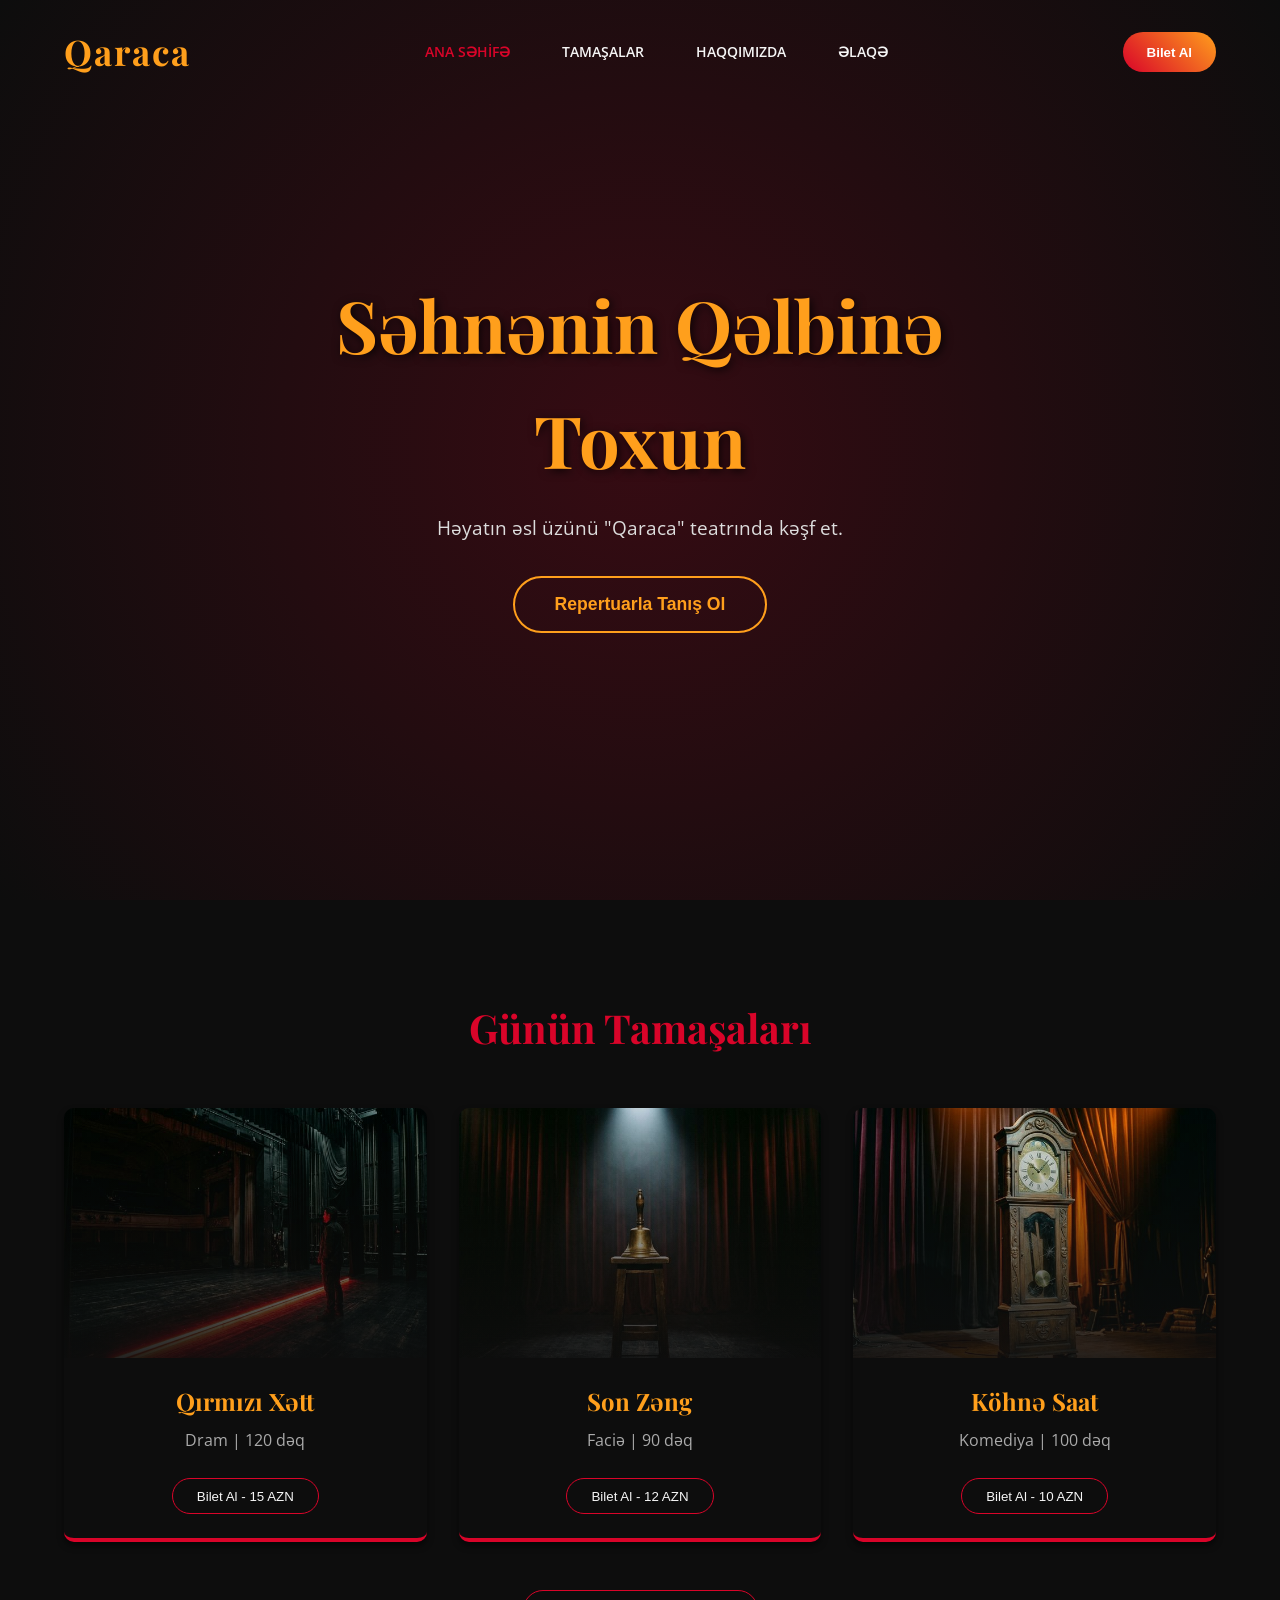
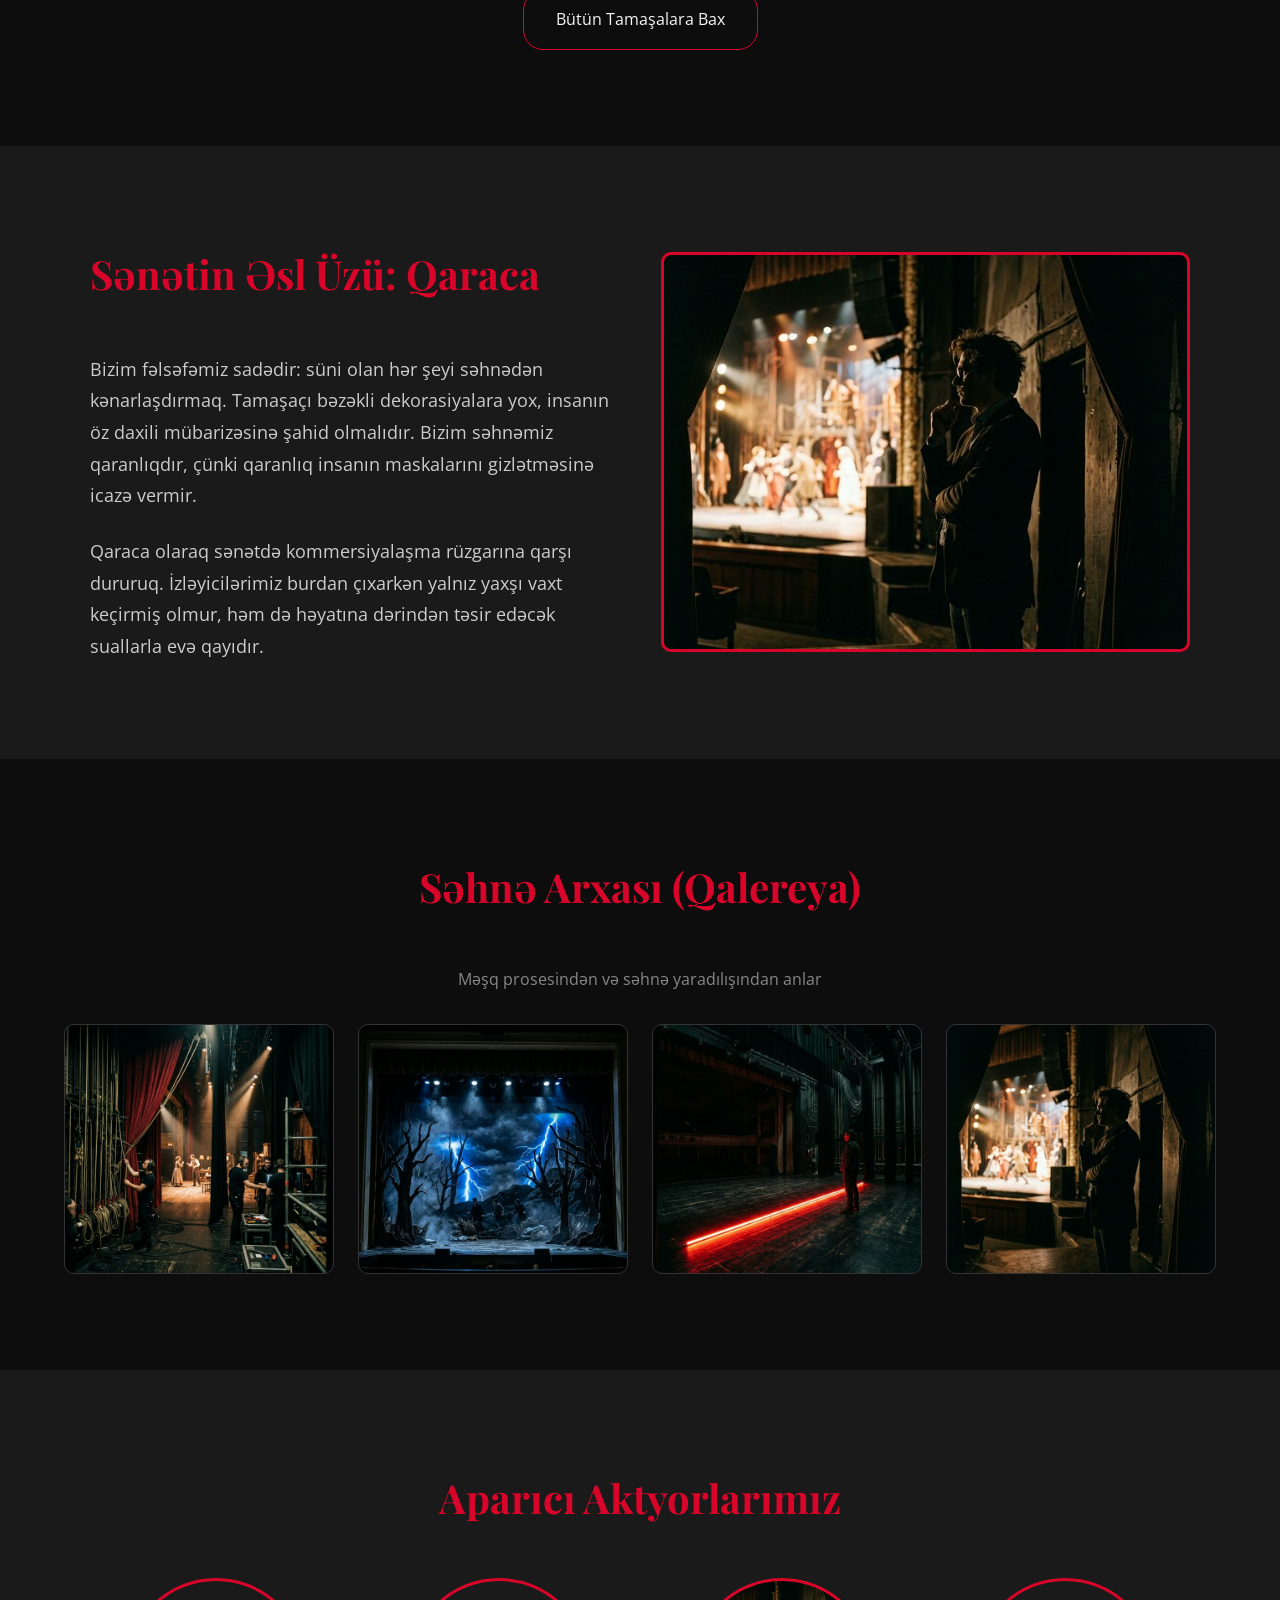
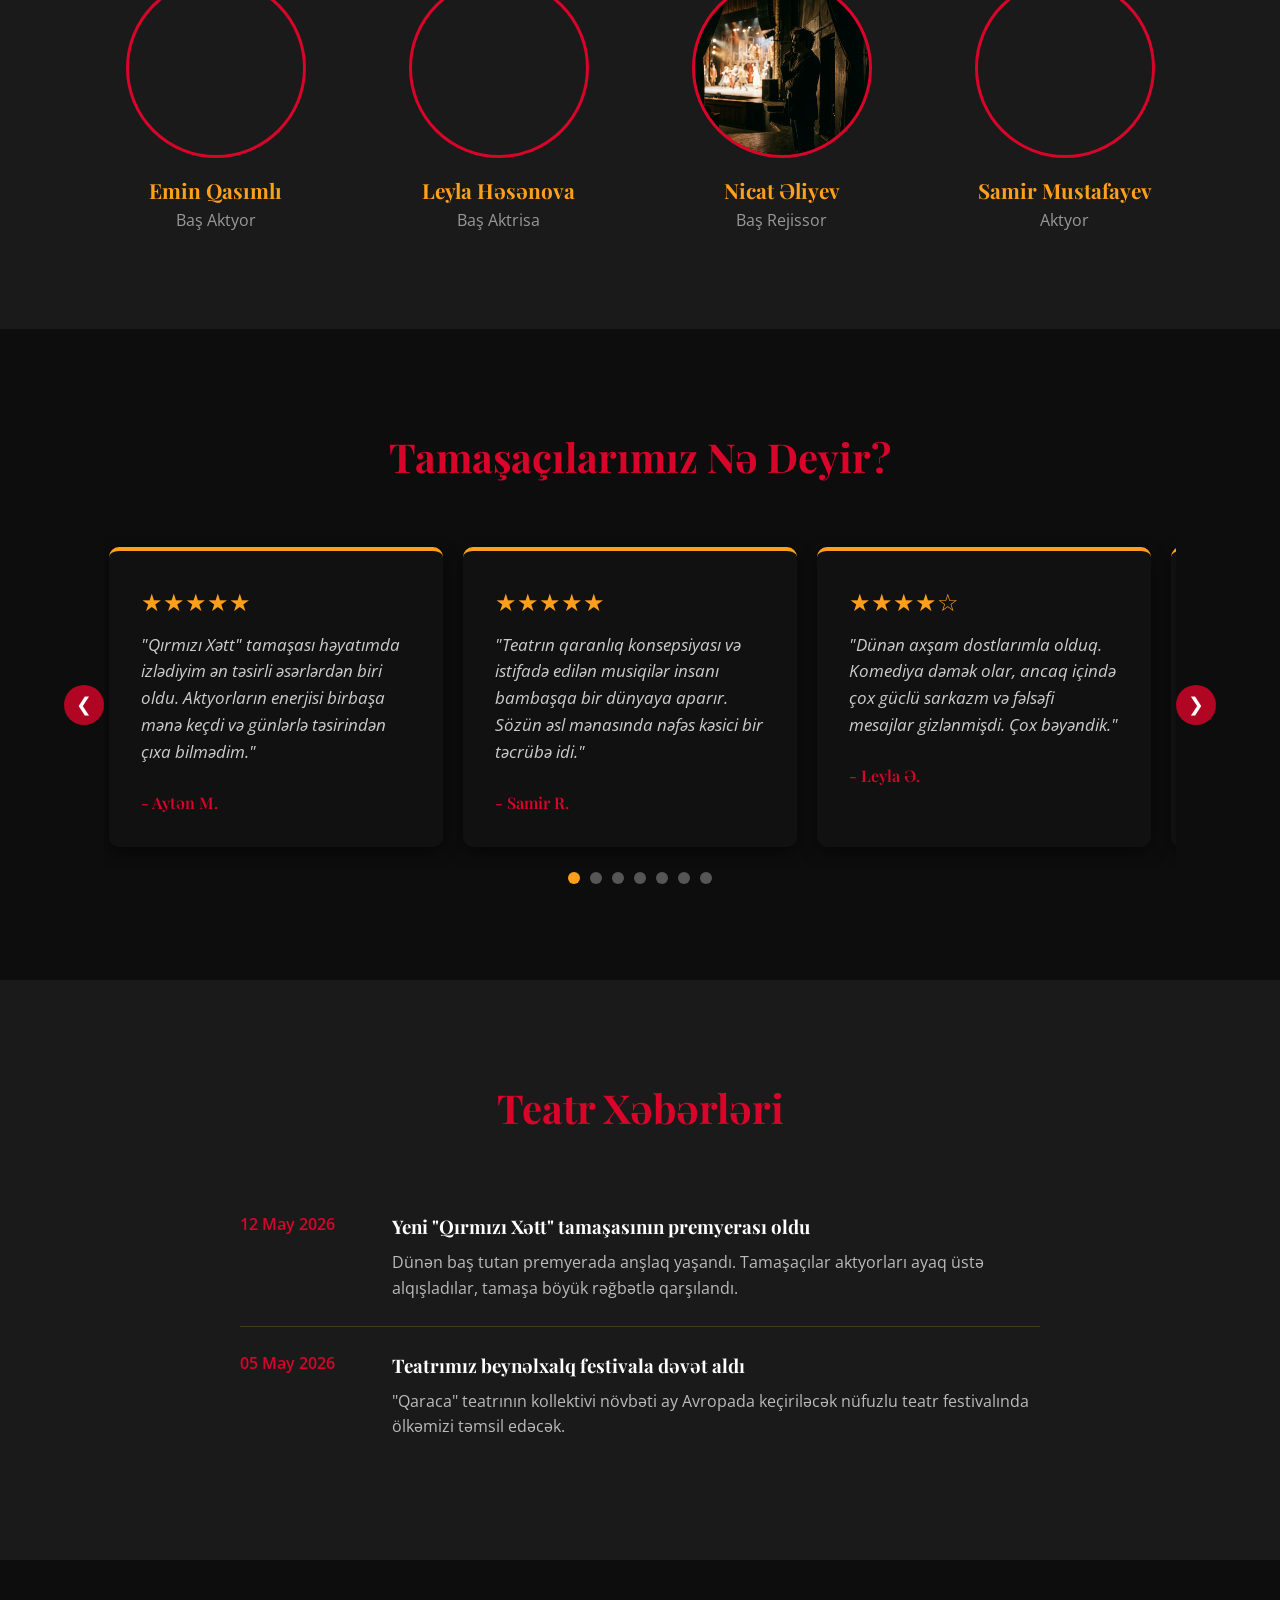
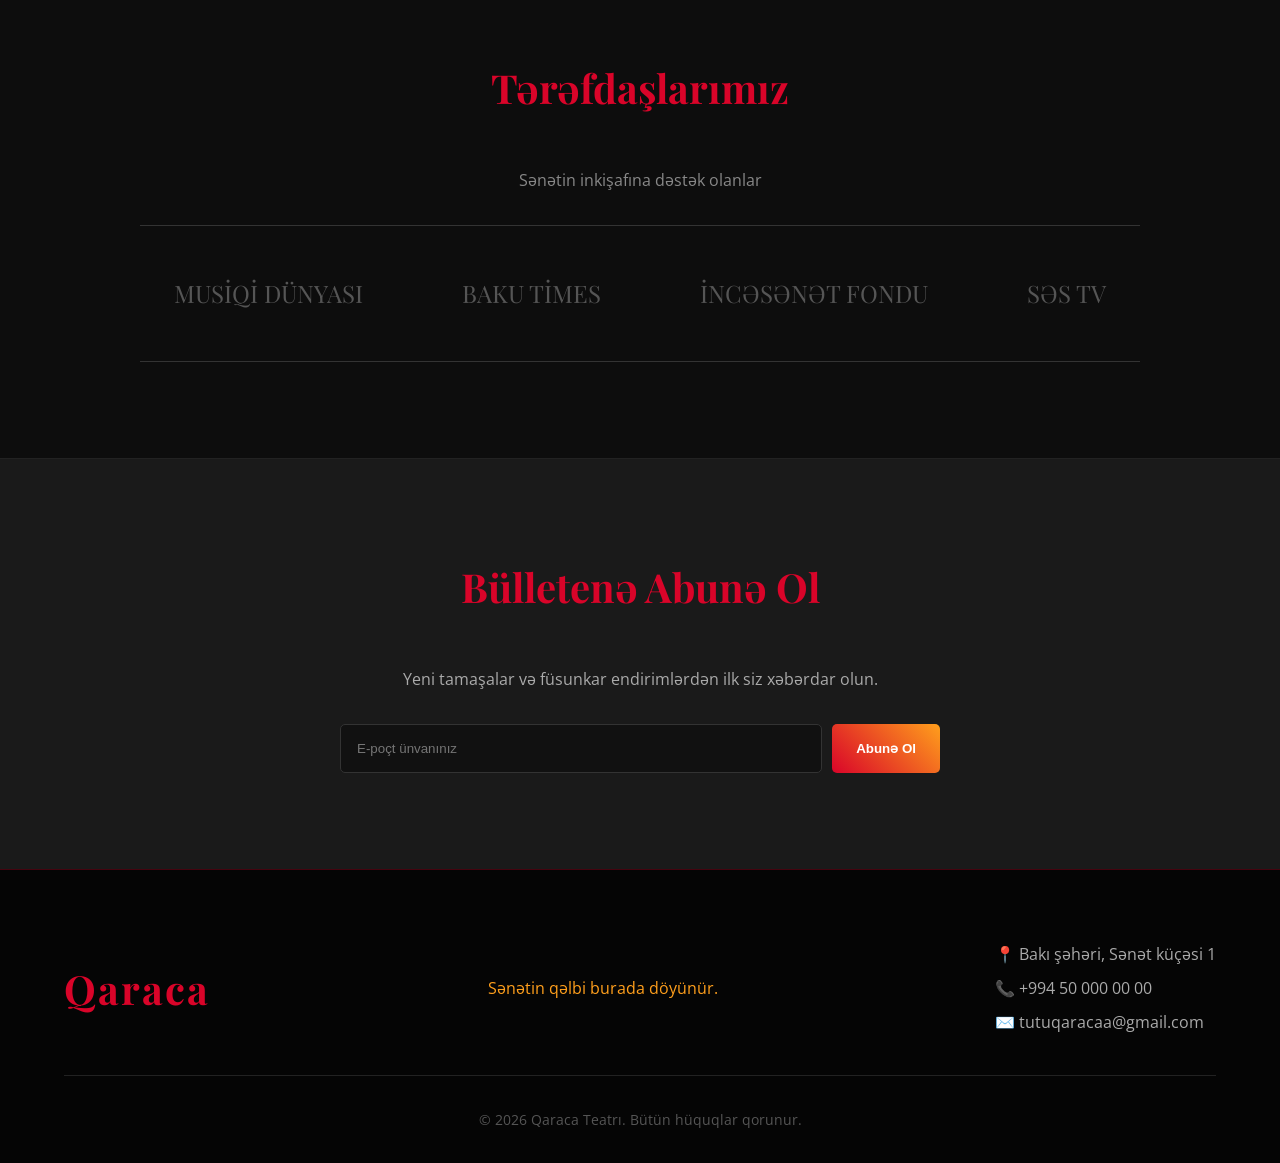
==== commit 7c12c26a: "popup ve deyisiklikler elave edildi" ====
--- a/index.html
+++ b/index.html
@@ -13,20 +13,98 @@
 
 <body>
   <header class="navbar">
-    <div class="logo">Qaraca</div>
+    <!-- <div class="logo">Qaraca</div> -->
+     <a href="index.html" class="logo" style="text-decoration:none;">Qaraca</a>
     <nav class="nav-links">
       <a href="index.html" class="active">Ana Səhifə</a>
       <a href="repertoire.html">Tamaşalar</a>
       <a href="about.html">Haqqımızda</a>
       <a href="contact.html">Əlaqə</a>
     </nav>
-    <button class="cta-btn">Bilet Al</button>
+   <button class="cta-btn" onclick="openNavPopup()">Bilet Al</button>
     <div class="menu-toggle" id="mobile-menu">
       <span class="bar"></span>
       <span class="bar"></span>
       <span class="bar"></span>
     </div>
   </header>
+
+  <!-- NAVBAR POPUP -->
+<div id="nav-popup-overlay" style="display:none; position:fixed; top:0; left:0; width:100%; height:100%; background:rgba(0,0,0,0.85); z-index:9999; align-items:flex-start; justify-content:center; overflow-y:auto;">
+    <div style="background:#1a1a1a; border-radius:12px; border-top:3px solid #d90429; padding:2rem; max-width:600px; width:90%; margin:2rem auto; position:relative;">
+      <h2 style="font-family:'Playfair Display',serif; color:#ff9f1c; margin-bottom:0.3rem;">Bilet Al</h2>
+      <p style="color:#ccc; margin-bottom:1.5rem; font-size:0.95rem;">Əvvəlcə tamaşanı seçin</p>
+      <div style="margin-bottom:1.5rem;">
+        <label style="display:block; color:#aaa; font-size:0.85rem; text-transform:uppercase; margin-bottom:8px;">Tamaşa</label>
+        <select id="nav-tamasa-select" onchange="onNavTamasaSelect()" style="width:100%; padding:10px 14px; background:#111; border:1px solid #333; border-radius:5px; color:#fff; font-size:14px; outline:none;">
+          <option value="">-- Tamaşa seçin --</option>
+          <option value="Qırmızı Xətt|15 AZN">Qırmızı Xətt — 15 AZN</option>
+          <option value="Son Zəng|12 AZN">Son Zəng — 12 AZN</option>
+          <option value="Köhnə Saat|10 AZN">Köhnə Saat — 10 AZN</option>
+          <option value="Tufan|12 AZN">Tufan — 12 AZN</option>
+          <option value="Zəncir|10 AZN">Zəncir — 10 AZN</option>
+          <option value="Kölgələr|8 AZN">Kölgələr — 8 AZN</option>
+          <option value="Sehrli Oyuncaqlar|8 AZN">Sehrli Oyuncaqlar — 8 AZN</option>
+          <option value="Kiçik Şahzadə|10 AZN">Kiçik Şahzadə — 10 AZN</option>
+          <option value="Qaraca qız|15 AZN">Qaraca qız — 15 AZN</option>
+        </select>
+      </div>
+      <div id="nav-tamasa-info" style="display:none; margin-bottom:1.5rem;">
+        <p id="nav-popup-name" style="font-family:'Playfair Display',serif; color:#ff9f1c; font-size:1.2rem; margin-bottom:0.2rem;"></p>
+        <p id="nav-popup-price" style="color:#ccc; font-size:0.95rem;"></p>
+      </div>
+      <div id="nav-sehne" style="display:none;">
+        <div style="background:linear-gradient(45deg,#d90429,#ff9f1c); border-radius:6px; text-align:center; padding:0.5rem; color:#fff; font-weight:600; font-size:0.85rem; margin-bottom:1.5rem; letter-spacing:2px;">🎭 SƏHNƏ</div>
+        <div id="nav-seat-map" style="margin-bottom:1rem;"></div>
+        <div style="display:flex; gap:1.5rem; margin-bottom:1.5rem; font-size:0.8rem; color:#aaa;">
+          <span><span style="display:inline-block; width:14px; height:14px; background:#333; border-radius:3px; margin-right:4px; vertical-align:middle;"></span>Boş</span>
+          <span><span style="display:inline-block; width:14px; height:14px; background:#27ae60; border-radius:3px; margin-right:4px; vertical-align:middle;"></span>Seçilmiş</span>
+          <span><span style="display:inline-block; width:14px; height:14px; background:#d90429; border-radius:3px; margin-right:4px; vertical-align:middle;"></span>Dolu</span>
+        </div>
+        <p id="nav-selected-info" style="color:#ff9f1c; font-size:0.9rem; margin-bottom:1.5rem; min-height:20px;"></p>
+        <div style="margin-bottom:1rem;">
+          <label style="display:block; color:#aaa; font-size:0.85rem; text-transform:uppercase; margin-bottom:6px;">Adınız</label>
+          <input type="text" placeholder="Adınızı daxil edin" style="width:100%; padding:10px 14px; background:#111; border:1px solid #333; border-radius:5px; color:#fff; font-size:14px; outline:none;" />
+        </div>
+        <div style="margin-bottom:1.5rem;">
+          <label style="display:block; color:#aaa; font-size:0.85rem; text-transform:uppercase; margin-bottom:6px;">Email</label>
+          <input type="email" placeholder="Email daxil edin" style="width:100%; padding:10px 14px; background:#111; border:1px solid #333; border-radius:5px; color:#fff; font-size:14px; outline:none;" />
+        </div>
+      </div>
+      <div style="display:flex; justify-content:space-between; align-items:center;">
+        <button onclick="closeNavPopup()" style="background:transparent; color:#aaa; border:1px solid #444; padding:0.6rem 1.5rem; border-radius:20px; cursor:pointer; font-size:0.85rem;">← Bağla</button>
+        <button onclick="confirmNavTicket()" style="background:linear-gradient(45deg,#d90429,#ff9f1c); color:#fff; border:none; padding:0.6rem 1.8rem; border-radius:20px; cursor:pointer; font-size:0.85rem; font-weight:600;">Təsdiqlə</button>
+      </div>
+    </div>
+</div>
+
+<!-- TAMAŞA POPUP -->
+<div id="popup-overlay" style="display:none; position:fixed; top:0; left:0; width:100%; height:100%; background:rgba(0,0,0,0.85); z-index:9999; align-items:flex-start; justify-content:center; overflow-y:auto;">
+    <div style="background:#1a1a1a; border-radius:12px; border-top:3px solid #d90429; padding:2rem; max-width:600px; width:90%; margin:2rem auto;">
+      <h2 id="popup-name" style="font-family:'Playfair Display',serif; color:#ff9f1c; margin-bottom:0.3rem;"></h2>
+      <p id="popup-price" style="color:#ccc; margin-bottom:1.5rem; font-size:1rem;"></p>
+      <div style="background:linear-gradient(45deg,#d90429,#ff9f1c); border-radius:6px; text-align:center; padding:0.5rem; color:#fff; font-weight:600; font-size:0.85rem; margin-bottom:1.5rem; letter-spacing:2px;">🎭 SƏHNƏ</div>
+      <div id="seat-map" style="margin-bottom:1rem;"></div>
+      <div style="display:flex; gap:1.5rem; margin-bottom:1.5rem; font-size:0.8rem; color:#aaa;">
+        <span><span style="display:inline-block; width:14px; height:14px; background:#333; border-radius:3px; margin-right:4px; vertical-align:middle;"></span>Boş</span>
+        <span><span style="display:inline-block; width:14px; height:14px; background:#27ae60; border-radius:3px; margin-right:4px; vertical-align:middle;"></span>Seçilmiş</span>
+        <span><span style="display:inline-block; width:14px; height:14px; background:#d90429; border-radius:3px; margin-right:4px; vertical-align:middle;"></span>Dolu</span>
+      </div>
+      <p id="selected-info" style="color:#ff9f1c; font-size:0.9rem; margin-bottom:1.5rem; min-height:20px;"></p>
+      <div style="margin-bottom:1rem;">
+        <label style="display:block; color:#aaa; font-size:0.85rem; text-transform:uppercase; margin-bottom:6px;">Adınız</label>
+        <input type="text" placeholder="Adınızı daxil edin" style="width:100%; padding:10px 14px; background:#111; border:1px solid #333; border-radius:5px; color:#fff; font-size:14px; outline:none;" />
+      </div>
+      <div style="margin-bottom:1.5rem;">
+        <label style="display:block; color:#aaa; font-size:0.85rem; text-transform:uppercase; margin-bottom:6px;">Email</label>
+        <input type="email" placeholder="Email daxil edin" style="width:100%; padding:10px 14px; background:#111; border:1px solid #333; border-radius:5px; color:#fff; font-size:14px; outline:none;" />
+      </div>
+      <div style="display:flex; justify-content:space-between; align-items:center;">
+        <button onclick="closePopup()" style="background:transparent; color:#aaa; border:1px solid #444; padding:0.6rem 1.5rem; border-radius:20px; cursor:pointer; font-size:0.85rem;">← Bağla</button>
+        <button onclick="confirmTicket()" style="background:linear-gradient(45deg,#d90429,#ff9f1c); color:#fff; border:none; padding:0.6rem 1.8rem; border-radius:20px; cursor:pointer; font-size:0.85rem; font-weight:600;">Təsdiqlə</button>
+      </div>
+    </div>
+</div>
 
   <section id="hero" class="hero">
     <div class="hero-content">
@@ -52,7 +130,7 @@
         <div class="card-content">
           <h3>Qırmızı Xətt</h3>
           <p>Dram | 120 dəq</p>
-          <button class="outline-btn">Ətraflı</button>
+        <button class="outline-btn" onclick="openPopup('Qırmızı Xətt', '15 AZN')">Bilet Al - 15 AZN</button>
         </div>
       </div>
       <div class="play-card">
@@ -64,7 +142,7 @@
         <div class="card-content">
           <h3>Son Zəng</h3>
           <p>Faciə | 90 dəq</p>
-          <button class="outline-btn">Ətraflı</button>
+        <button class="outline-btn" onclick="openPopup('Son Zəng', '12 AZN')">Bilet Al - 12 AZN</button>
         </div>
       </div>
       <div class="play-card">
@@ -77,7 +155,7 @@
         <div class="card-content">
           <h3>Köhnə Saat</h3>
           <p>Komediya | 100 dəq</p>
-          <button class="outline-btn">Ətraflı</button>
+        <button class="outline-btn" onclick="openPopup('Köhnə Saat', '10 AZN')">Bilet Al - 10 AZN</button>
         </div>
       </div>
     </div>
